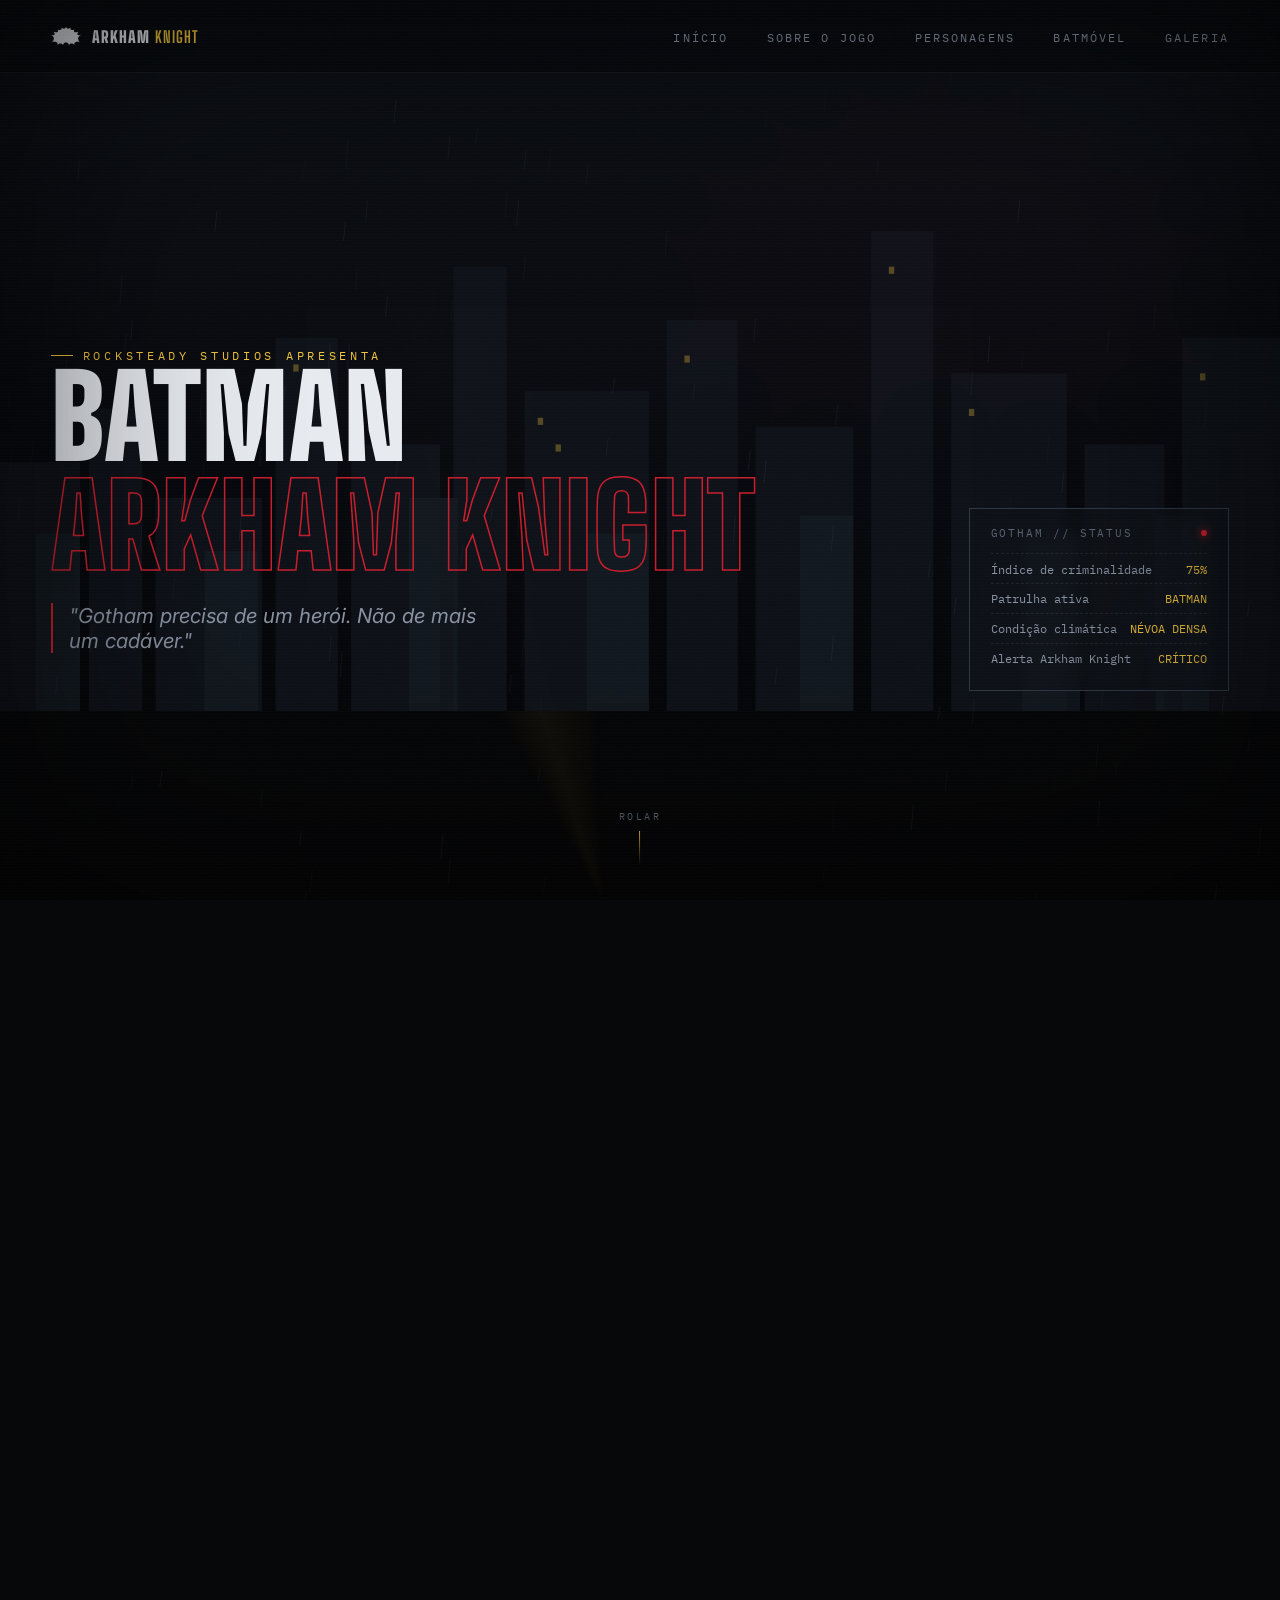
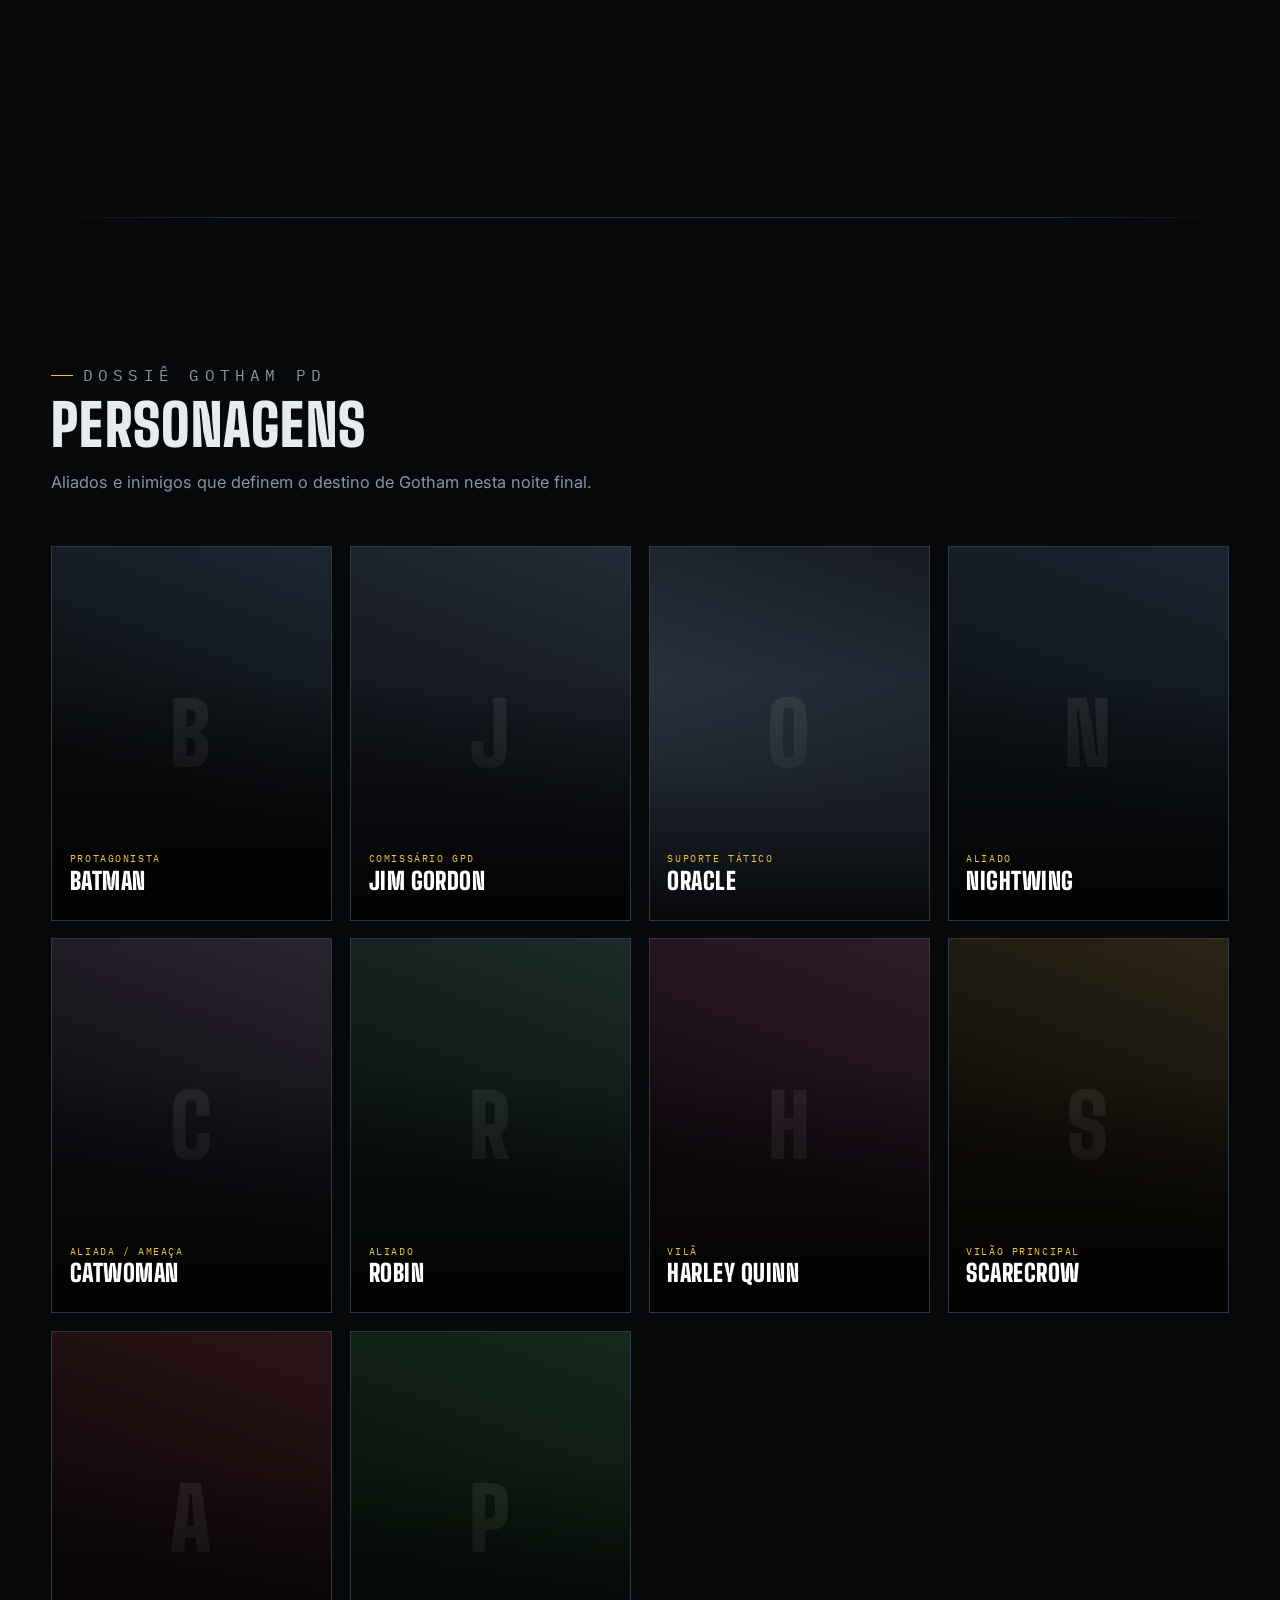
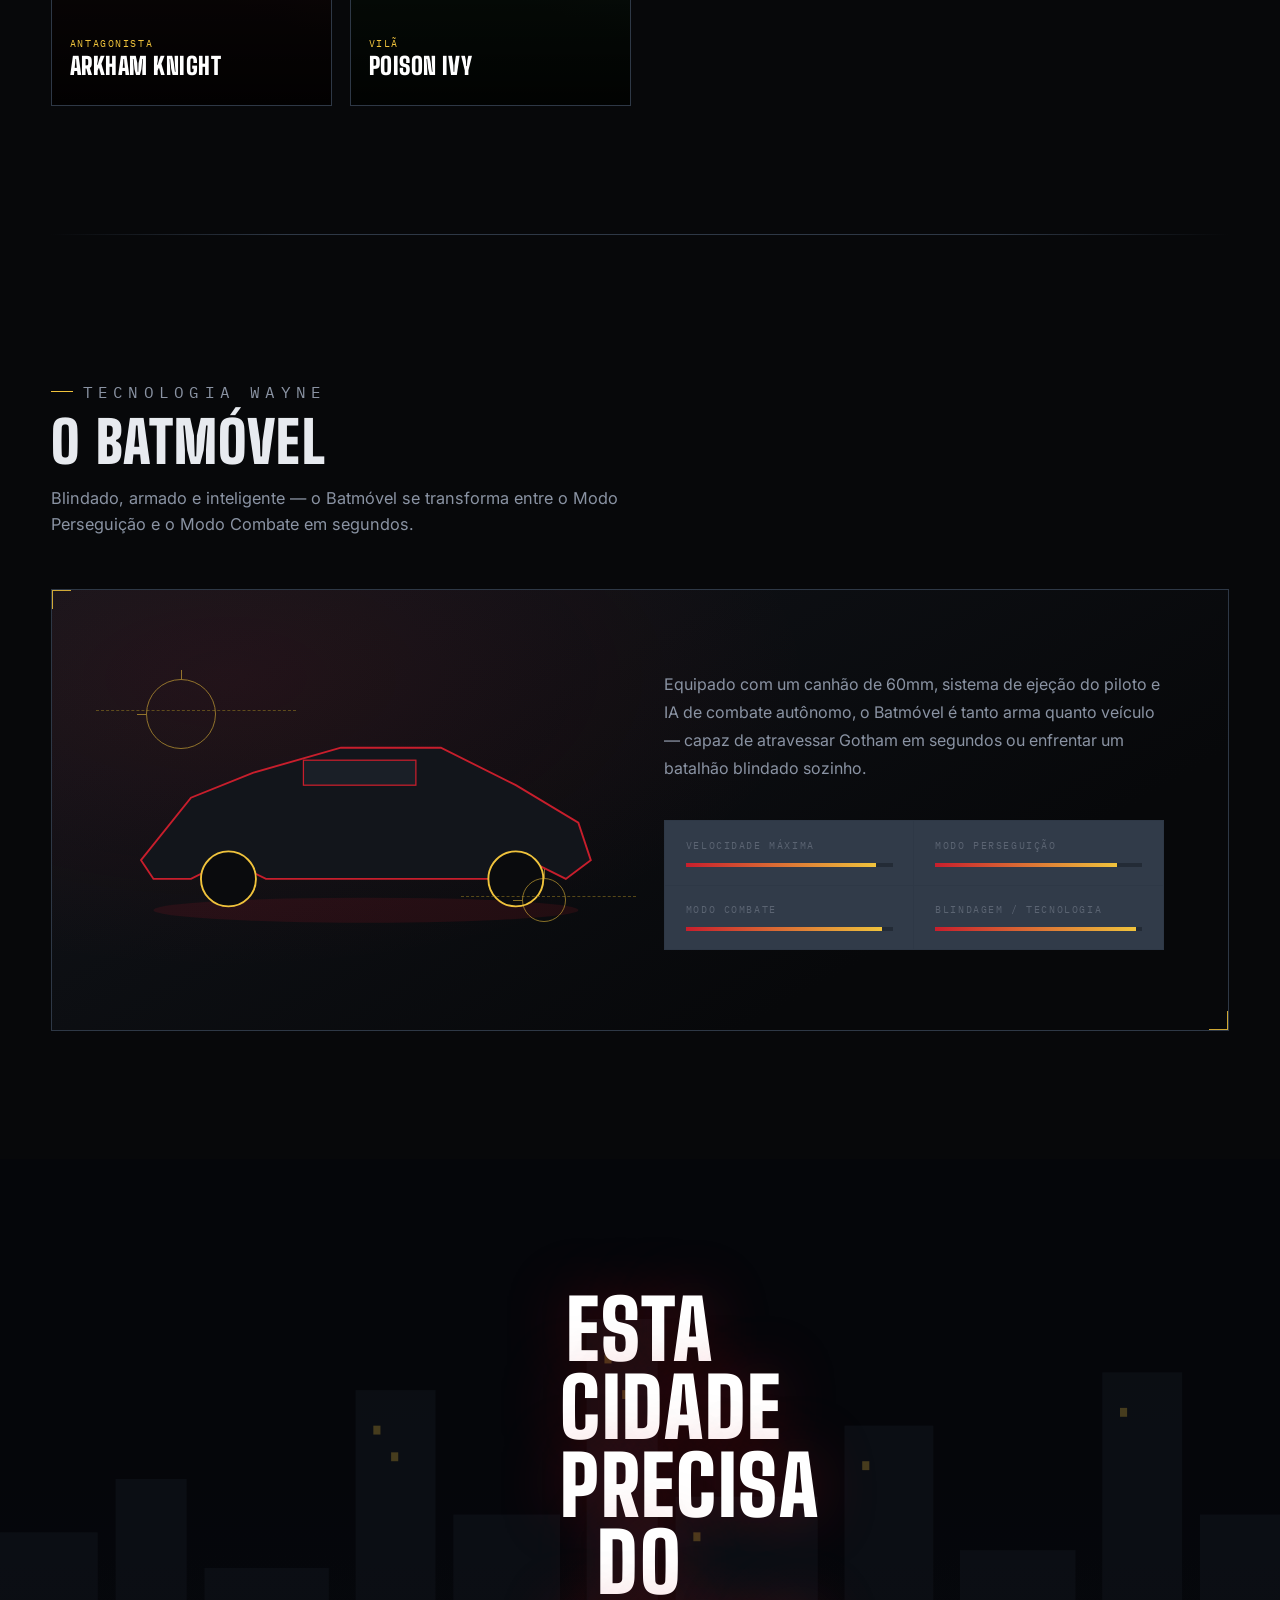
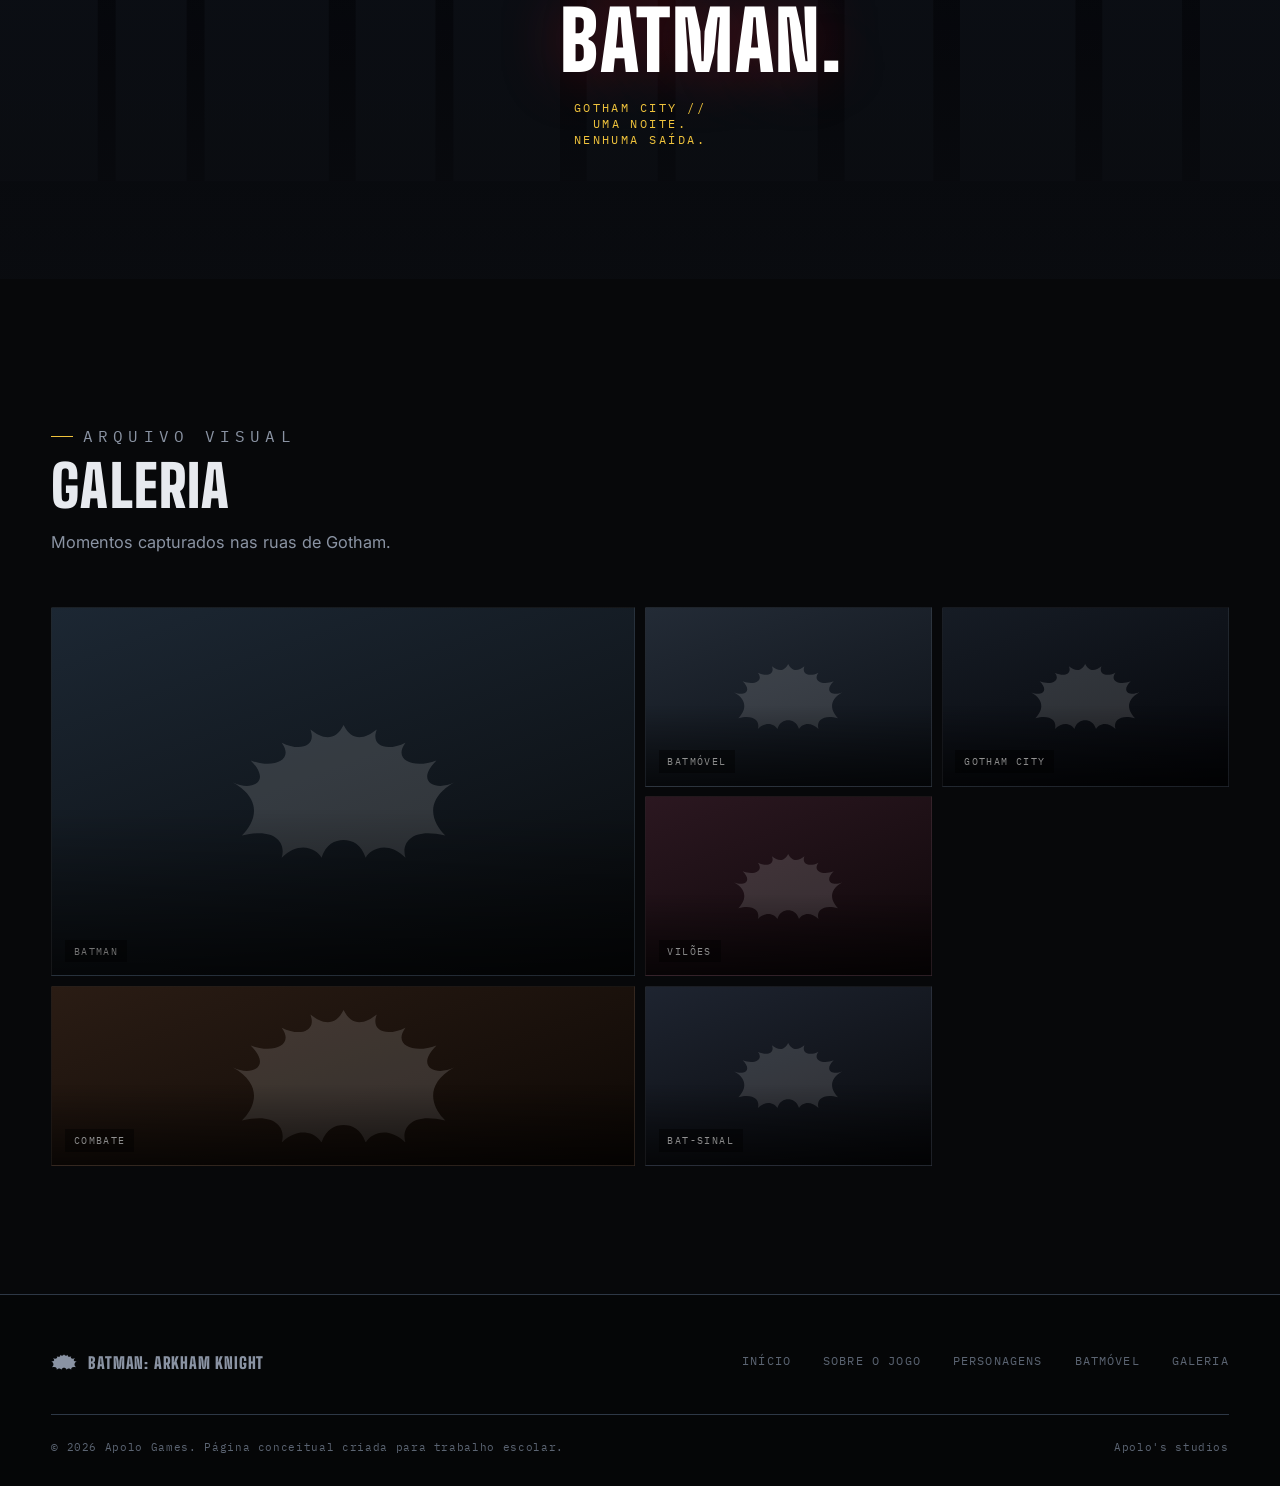
==== apolo.html @ ab78c41b "Add files via upload" ====
<!DOCTYPE html>
<html lang="pt-BR">

<head>
  <meta charset="UTF-8">
  <meta name="viewport" content="width=device-width, initial-scale=1.0">
  <title>BATMAN ARKHAM KNIGHT </title>
  <link rel="preconnect" href="https://fonts.googleapis.com">
  <link rel="preconnect" href="https://fonts.gstatic.com" crossorigin>
  <link rel="stylesheet" href="apolo.css">
  <link
    href="https://fonts.googleapis.com/css2?family=Big+Shoulders+Display:wght@500;700;900&family=IBM+Plex+Mono:wght@400;500;600&family=Inter:wght@400;500;600;700&display=swap"
    rel="stylesheet">
</head>

<body>

  <div class="grain"></div>
  <div class="scanlines"></div>
  <div class="vignette"></div>
  <header class="nav" id="siteNav">
    <div class="nav-inner">
      <a href="#top" class="brand">
        <svg viewBox="0 0 100 60">
          <path
            d="M50 0 C46 8 40 6 35 2 C38 10 30 12 22 8 C28 16 18 20 8 16 C18 26 8 30 0 26 C14 34 10 44 4 50 C20 46 24 54 22 60 C30 52 38 56 40 60 C42 54 46 52 50 52 C54 52 58 54 60 60 C62 56 70 52 78 60 C76 54 80 46 96 50 C90 44 86 34 100 26 C92 30 82 26 92 16 C82 20 72 16 78 8 C70 12 62 10 65 2 C60 6 54 8 50 0 Z" />
        </svg>
        <span class="brand-text">ARKHAM <b>KNIGHT</b></span>
      </a>
      <ul class="nav-links">
        <li><a href="#top">Início</a></li>
        <li><a href="#sobre">Sobre o jogo</a></li>
        <li><a href="#personagens">Personagens</a></li>
        <li><a href="#batmovel">Batmóvel</a></li>
        <li><a href="#galeria">Galeria</a></li>
      </ul>
      <button class="burger" id="burger" aria-label="Abrir menu" aria-expanded="false">
        <span></span><span></span><span></span>
      </button>
    </div>
  </header>

  <nav class="mobile-menu" id="mobileMenu">
    <a href="#top">Início</a>
    <a href="#sobre">Sobre o jogo</a>
    <a href="#personagens">Personagens</a>
    <a href="#batmovel">Batmóvel</a>
    <a href="#galeria">Galeria</a>
  </nav>
  <section class="hero" id="top">
    <canvas id="rain"></canvas>
    <div class="spotlight"></div>

    <svg class="hero-skyline" viewBox="0 0 1440 800" preserveAspectRatio="xMidYMax slice"
      xmlns="http://www.w3.org/2000/svg">
      <defs>
        <linearGradient id="skyfade" x1="0" y1="0" x2="0" y2="1">
          <stop offset="0" stop-color="#0d1016" />
          <stop offset="1" stop-color="#05060a" />
        </linearGradient>
      </defs>
      <rect width="1440" height="800" fill="url(#skyfade)" />
      <g fill="#0f131a">
        <rect x="0" y="520" width="90" height="280" />
        <rect x="100" y="460" width="60" height="340" />
        <rect x="175" y="560" width="120" height="240" />
        <rect x="310" y="380" width="70" height="420" />
        <rect x="395" y="500" width="100" height="300" />
        <rect x="510" y="300" width="60" height="500" />
        <rect x="590" y="440" width="140" height="360" />
        <rect x="750" y="360" width="80" height="440" />
        <rect x="850" y="480" width="110" height="320" />
        <rect x="980" y="260" width="70" height="540" />
        <rect x="1070" y="420" width="130" height="380" />
        <rect x="1220" y="500" width="90" height="300" />
        <rect x="1330" y="380" width="110" height="420" />
      </g>
      <g fill="#161c25" opacity=".8">
        <rect x="40" y="600" width="50" height="200" />
        <rect x="230" y="620" width="60" height="180" />
        <rect x="460" y="560" width="55" height="240" />
        <rect x="660" y="600" width="70" height="200" />
        <rect x="900" y="580" width="60" height="220" />
        <rect x="1150" y="600" width="65" height="200" />
        <rect x="1300" y="580" width="60" height="220" />
      </g>
      <g fill="#f0c33c" opacity=".35">
        <rect x="330" y="410" width="6" height="8" />
        <rect x="345" y="430" width="6" height="8" />
        <rect x="605" y="470" width="6" height="8" />
        <rect x="625" y="500" width="6" height="8" />
        <rect x="770" y="400" width="6" height="8" />
        <rect x="1000" y="300" width="6" height="8" />
        <rect x="1090" y="460" width="6" height="8" />
        <rect x="1350" y="420" width="6" height="8" />
      </g>
    </svg>

    <svg class="hero-bat" viewBox="0 0 100 60" xmlns="http://www.w3.org/2000/svg" fill="#c81e2c">
      <path
        d="M50 0 C46 8 40 6 35 2 C38 10 30 12 22 8 C28 16 18 20 8 16 C18 26 8 30 0 26 C14 34 10 44 4 50 C20 46 24 54 22 60 C30 52 38 56 40 60 C42 54 46 52 50 52 C54 52 58 54 60 60 C62 56 70 52 78 60 C76 54 80 46 96 50 C90 44 86 34 100 26 C92 30 82 26 92 16 C82 20 72 16 78 8 C70 12 62 10 65 2 C60 6 54 8 50 0 Z" />
    </svg>

    <div class="hero-content">
      <div>
        <p class="eyebrow reveal-up">Rocksteady Studios apresenta</p>
        <h1 class="reveal-up">BATMAN<br><span class="accent">ARKHAM KNIGHT</span></h1>
        <p class="tagline reveal-up" >"Gotham precisa de um herói. Não de mais um cadáver."</p>
        <div class="hero-ctas reveal-up">
        </div>
      </div>

      <div class="hud-ticker reveal-up">
        <div class="ht-head"><span>GOTHAM // STATUS</span><span class="ht-dot"></span></div>
        <div class="ht-row"><span>Índice de criminalidade</span><span id="tk-crime">87%</span></div>
        <div class="ht-row"><span>Patrulha ativa</span><span id="tk-patrol">BATMAN</span></div>
        <div class="ht-row"><span>Condição climática</span><span id="tk-weather">TEMPESTADE</span></div>
        <div class="ht-row"><span>Alerta Arkham Knight</span><span id="tk-alert">CRÍTICO</span></div>
      </div>
    </div>

    <div class="scroll-cue"><span>ROLAR</span><span class="line"></span></div>
  </section>
  <section id="sobre">
    <div class="wrap">
      <div class="about-grid">
        <div class="about-copy sr">
          <p class="eyebrow">Sobre o jogo</p>
          <h2 style="margin:.8rem 0 1.6rem;font-size:clamp(2rem,4vw,3rem);">O capítulo final da lenda</h2>
          <p>Um ano após os eventos de <b>Arkham City</b>, Gotham enfrenta sua noite mais sombria. O <b>Espantalho</b>
            retorna com uma ameaça que força a evacuação da cidade — e um novo inimigo mascarado, o <b>Arkham
              Knight</b>, comanda um exército privado com um único objetivo: destruir o Cavaleiro das Trevas.</p>
          <p>Explore <b>Gotham City inteira</b> em mundo aberto, pela primeira vez com o <b>Batmóvel</b> totalmente
            integrado ao combate, à perseguição e à investigação — em uma experiência de ação e aventura sem precedentes
            na franquia Arkham.</p>

          <div class="info-cards">
            <div class="info-card hud-frame">
              <div class="lbl">Desenvolvedora</div>
              <div class="val">Rocksteady Studios</div>
            </div>
            <div class="info-card hud-frame">
              <div class="lbl">Editora</div>
              <div class="val">Warner Bros. Interactive</div>
            </div>
            <div class="info-card hud-frame">
              <div class="lbl">Gênero</div>
              <div class="val">Ação / Aventura</div>
            </div>
            <div class="info-card hud-frame">
              <div class="lbl">Ambientação</div>
              <div class="val">Gotham City</div>
            </div>
          </div>
        </div>

        <div class="about-visual sr">
          <svg class="bat-mark" viewBox="0 0 100 60" xmlns="http://www.w3.org/2000/svg" fill="#1c2129">
            <path
              d="M50 0 C46 8 40 6 35 2 C38 10 30 12 22 8 C28 16 18 20 8 16 C18 26 8 30 0 26 C14 34 10 44 4 50 C20 46 24 54 22 60 C30 52 38 56 40 60 C42 54 46 52 50 52 C54 52 58 54 60 60 C62 56 70 52 78 60 C76 54 80 46 96 50 C90 44 86 34 100 26 C92 30 82 26 92 16 C82 20 72 16 78 8 C70 12 62 10 65 2 C60 6 54 8 50 0 Z" />
          </svg>
          <span class="hud-corner hc-tl">CASE FILE // 001<br>SUBJECT: BATMAN</span>
          <span class="hud-corner hc-br">GOTHAM PD<br>CLASSIFIED</span>
          <div class="rim"></div>
        </div>
      </div>
    </div>
  </section>

  <div class="wrap">
    <div class="divider"></div>
  </div>

  <section id="personagens">
    <div class="wrap">
      <div class="section-head sr">
        <p class="eyebrow">Dossiê Gotham PD</p>
        <h2>Personagens</h2>
        <p>Aliados e inimigos que definem o destino de Gotham nesta noite final.</p>
      </div>

      <div class="char-grid" id="charGrid"></div>
    </div>
  </section>

  <div class="wrap">
    <div class="divider"></div>
  </div>
  <section id="batmovel">
    <div class="wrap">
      <div class="section-head sr">
        <p class="eyebrow">Tecnologia Wayne</p>
        <h2>O Batmóvel</h2>
        <p>Blindado, armado e inteligente — o Batmóvel se transforma entre o Modo Perseguição e o Modo Combate em
          segundos.</p>
      </div>

      <div class="moto hud-frame sr">
        <div class="moto-grid">
          <div class="moto-visual">
            <div class="moto-silhouette">
              <svg viewBox="0 0 400 220" xmlns="http://www.w3.org/2000/svg">
                <ellipse cx="200" cy="190" rx="170" ry="10" fill="rgba(200,30,44,.12)" />
                <path
                  d="M20 150 L60 100 L110 80 L180 60 L260 60 L320 90 L370 120 L380 150 L360 165 L330 150 L300 165 L120 165 L90 150 L60 165 L30 165 Z"
                  fill="#12151b" stroke="#c81e2c" stroke-width="1.5" />
                <circle cx="90" cy="165" r="22" fill="#0a0b0d" stroke="#f0c33c" stroke-width="1.5" />
                <circle cx="320" cy="165" r="22" fill="#0a0b0d" stroke="#f0c33c" stroke-width="1.5" />
                <rect x="150" y="70" width="90" height="20" fill="#1a1f27" stroke="#c81e2c" stroke-width="1" />
              </svg>
            </div>
            <div class="moto-hud-line l1"></div>
            <div class="moto-hud-line l2"></div>
            <div class="moto-reticle r1"></div>
            <div class="moto-reticle r2"></div>
          </div>

          <div class="moto-copy">
            <p style="color:var(--fog);line-height:1.75;">Equipado com um canhão de 60mm, sistema de ejeção do piloto e
              IA de combate autônomo, o Batmóvel é tanto arma quanto veículo — capaz de atravessar Gotham em segundos ou
              enfrentar um batalhão blindado sozinho.</p>

            <div class="moto-stats">
              <div class="moto-stat">
                <div class="lbl">Velocidade máxima</div>
                <div class="bar"><i style="--w:92%"></i></div>
              </div>
              <div class="moto-stat">
                <div class="lbl">Modo perseguição</div>
                <div class="bar"><i style="--w:88%"></i></div>
              </div>
              <div class="moto-stat">
                <div class="lbl">Modo combate</div>
                <div class="bar"><i style="--w:95%"></i></div>
              </div>
              <div class="moto-stat">
                <div class="lbl">Blindagem / tecnologia</div>
                <div class="bar"><i style="--w:97%"></i></div>
              </div>
            </div>
          </div>
        </div>
      </div>
    </div>
  </section>
  <section class="gotham">
    <svg class="gotham-skyline" viewBox="0 0 1440 700" preserveAspectRatio="xMidYMax slice"
      xmlns="http://www.w3.org/2000/svg">
      <rect width="1440" height="700" fill="#05060a" />
      <g fill="#0c0f15">
        <rect x="0" y="420" width="110" height="280" />
        <rect x="130" y="360" width="80" height="340" />
        <rect x="230" y="460" width="140" height="240" />
        <rect x="400" y="260" width="90" height="440" />
        <rect x="510" y="400" width="120" height="300" />
        <rect x="660" y="180" width="80" height="520" />
        <rect x="760" y="380" width="160" height="320" />
        <rect x="950" y="300" width="100" height="400" />
        <rect x="1080" y="440" width="130" height="260" />
        <rect x="1240" y="240" width="90" height="460" />
        <rect x="1350" y="400" width="90" height="300" />
      </g>
      <g fill="#f0c33c" opacity=".3">
        <rect x="420" y="300" width="8" height="10" />
        <rect x="440" y="330" width="8" height="10" />
        <rect x="680" y="220" width="8" height="10" />
        <rect x="700" y="260" width="8" height="10" />
        <rect x="780" y="420" width="8" height="10" />
        <rect x="970" y="340" width="8" height="10" />
        <rect x="1260" y="280" width="8" height="10" />
      </g>
    </svg>
    <div class="gotham-fog"></div>
    <div class="lightning" id="lightning"></div>
    <div class="gotham-quote sr">
      <h2>Esta cidade<br>precisa do Batman.</h2>
      <div class="sub">Gotham City // Uma noite. Nenhuma saída.</div>
    </div>
  </section>
  <section id="galeria">
    <div class="wrap">
      <div class="section-head sr">
        <p class="eyebrow">Arquivo visual</p>
        <h2>Galeria</h2>
        <p>Momentos capturados nas ruas de Gotham.</p>
      </div>

      <div class="gal-grid sr" id="galGrid"></div>
    </div>
  </section>

  <div class="modal" id="modal">
    <div class="modal-panel" id="modalPanel">
      <span class="modal-close" id="modalClose">FECHAR ✕</span>
      <div class="modal-caption" id="modalCaption"></div>
    </div>
  </div>

  <footer>
    <div class="wrap">
      <div class="foot-top">
        <div class="foot-brand">
          <svg viewBox="0 0 100 60">
            <path
              d="M50 0 C46 8 40 6 35 2 C38 10 30 12 22 8 C28 16 18 20 8 16 C18 26 8 30 0 26 C14 34 10 44 4 50 C20 46 24 54 22 60 C30 52 38 56 40 60 C42 54 46 52 50 52 C54 52 58 54 60 60 C62 56 70 52 78 60 C76 54 80 46 96 50 C90 44 86 34 100 26 C92 30 82 26 92 16 C82 20 72 16 78 8 C70 12 62 10 65 2 C60 6 54 8 50 0 Z" />
          </svg>
          <span>BATMAN: ARKHAM KNIGHT</span>
        </div>
        <ul class="foot-links">
          <li><a href="#top">Início</a></li>
          <li><a href="#sobre">Sobre o jogo</a></li>
          <li><a href="#personagens">Personagens</a></li>
          <li><a href="#batmovel">Batmóvel</a></li>
          <li><a href="#galeria">Galeria</a></li>
        </ul>
      </div>
      <div class="foot-bottom">
        <span>© 2026 Apolo Games. Página conceitual criada para trabalho escolar.</span>
        <span>Apolo's studios</span>
      </div>
    </div>
  </footer>

  <script src="apolo.js"></script>
</body>

</html>
---- apolo.css ----
:root{
  --void:#07080a;
  --panel:#101319;
  --panel-2:#161b23;
  --steel:#232b36;
  --steel-line:#2e3846;
  --fog:#8a93a3;
  --fog-dim:#5b6472;
  --paper:#e7eaef;
  --signal-red:#c81e2c;
  --signal-red-dim:#7a121c;
  --bat-yellow:#f0c33c;
  --bat-yellow-dim:#8a721f;

  --display: "Big Shoulders Display", sans-serif;
  --body: "Inter", sans-serif;
  --mono: "IBM Plex Mono", monospace;

  --ease: cubic-bezier(.22,.61,.36,1);
}

*{margin:0;padding:0;box-sizing:border-box;}
html{scroll-behavior:smooth;}
body{
  background:var(--void);
  color:var(--paper);
  font-family:var(--body);
  overflow-x:hidden;
  -webkit-font-smoothing:antialiased;
}
::selection{background:var(--signal-red);color:#fff;}

a{color:inherit;text-decoration:none;}
img,svg{display:block;max-width:100%;}
button{font-family:inherit;cursor:pointer;border:none;background:none;color:inherit;}

@media (prefers-reduced-motion: reduce){
  *{animation-duration:.001ms !important; animation-iteration-count:1 !important; transition-duration:.001ms !important; scroll-behavior:auto !important;}
}

:focus-visible{outline:2px solid var(--bat-yellow);outline-offset:3px;}

.eyebrow{
  font-family:var(--mono);
  font-size:.72rem;
  letter-spacing:.32em;
  text-transform:uppercase;
  color:var(--bat-yellow);
  display:flex;
  align-items:center;
  gap:.6rem;
}
.eyebrow::before{
  content:"";
  width:22px;height:1px;
  background:var(--bat-yellow);
  display:inline-block;
}

.wrap{
  width:min(1240px, 92%);
  margin:0 auto;
}

h1,h2,h3{
  font-family:var(--display);
  text-transform:uppercase;
  font-weight:900;
  letter-spacing:.02em;
  line-height:.95;}
.hud-frame{position:relative;}
.hud-frame::before,.hud-frame::after,
.hud-frame .hb-tl,.hud-frame .hb-br{
  content:"";
  position:absolute;
  width:18px;height:18px;
  border:2px solid var(--bat-yellow);
  opacity:.85;
  transition:all .35s var(--ease);
}
.hud-frame::before{top:-1px;left:-1px;border-right:none;border-bottom:none;}
.hud-frame::after{bottom:-1px;right:-1px;border-left:none;border-top:none;}
.hud-frame:hover::before,.hud-frame:hover::after{width:26px;height:26px;border-color:var(--signal-red);}

.grain{
  position:fixed;inset:0;pointer-events:none;z-index:9990;
  opacity:.035;mix-blend-mode:overlay;
  background-image:url("data:image/svg+xml,%3Csvg xmlns='http://www.w3.org/2000/svg' width='140' height='140'%3E%3Cfilter id='n'%3E%3CfeTurbulence type='fractalNoise' baseFrequency='0.9' numOctaves='2' stitchTiles='stitch'/%3E%3C/filter%3E%3Crect width='100%25' height='100%25' filter='url(%23n)'/%3E%3C/svg%3E");
}
.scanlines{
  position:fixed;inset:0;pointer-events:none;z-index:9991;
  background:repeating-linear-gradient(180deg, rgba(255,255,255,.025) 0px, rgba(255,255,255,.025) 1px, transparent 1px, transparent 3px);
  opacity:.5;
}
.vignette{
  position:fixed;inset:0;pointer-events:none;z-index:9989;
  box-shadow:inset 0 0 22vw rgba(0,0,0,.75);
}

header.nav{
  position:fixed;top:0;left:0;right:0;z-index:500;
  background:rgba(7,8,10,.55);
  backdrop-filter:blur(14px) saturate(140%);
  border-bottom:1px solid rgba(255,255,255,.06);
  transition:background .3s var(--ease), border-color .3s var(--ease);
}
header.nav.scrolled{
  background:rgba(7,8,10,.86);
  border-bottom-color:var(--steel-line);
}
.nav-inner{
  width:min(1240px,92%);margin:0 auto;
  display:flex;align-items:center;justify-content:space-between;
  height:72px;
}
.brand{display:flex;align-items:center;gap:.7rem;}
.brand svg{width:30px;height:30px;fill:var(--paper);}
.brand-text{font-family:var(--display);font-weight:900;letter-spacing:.06em;font-size:1rem;}
.brand-text b{color:var(--bat-yellow);}

.nav-links{display:flex;gap:2.4rem;list-style:none;}
.nav-links a{
  font-family:var(--mono);
  font-size:.74rem;
  letter-spacing:.18em;
  text-transform:uppercase;
  color:var(--fog);
  position:relative;
  padding:.4rem 0;
  transition:color .25s var(--ease);
}
.nav-links a::after{
  content:"";position:absolute;left:0;bottom:0;height:1px;width:0%;
  background:var(--bat-yellow);
  box-shadow:0 0 8px var(--bat-yellow);
  transition:width .3s var(--ease);
}
.nav-links a:hover{color:var(--paper);}
.nav-links a:hover::after{width:100%;}

.nav-cta{
  font-family:var(--mono);font-size:.7rem;letter-spacing:.14em;text-transform:uppercase;
  color:var(--void);background:var(--bat-yellow);
  padding:.62rem 1.1rem;
  transition:transform .25s var(--ease), box-shadow .25s var(--ease);
}
.nav-cta:hover{transform:translateY(-2px);box-shadow:0 6px 22px rgba(240,195,60,.35);}

.burger{display:none;width:26px;height:20px;position:relative;}
.burger span{
  position:absolute;left:0;right:0;height:2px;background:var(--paper);
  transition:all .3s var(--ease);
}
.burger span:nth-child(1){top:0;}
.burger span:nth-child(2){top:9px;}
.burger span:nth-child(3){top:18px;}
.burger.open span:nth-child(1){transform:translateY(9px) rotate(45deg);}
.burger.open span:nth-child(2){opacity:0;}
.burger.open span:nth-child(3){transform:translateY(-9px) rotate(-45deg);}

.mobile-menu{
  position:fixed;inset:72px 0 0 0;z-index:490;
  background:rgba(7,8,10,.98);
  display:flex;flex-direction:column;align-items:center;justify-content:center;gap:2rem;
  transform:translateY(-8px);opacity:0;pointer-events:none;
  transition:all .3s var(--ease);
}
.mobile-menu.open{transform:translateY(0);opacity:1;pointer-events:all;}
.mobile-menu a{font-family:var(--display);font-size:1.6rem;text-transform:uppercase;color:var(--paper);font-weight:700;}

.hero{
  position:relative;
  min-height:100svh;
  display:flex;align-items:flex-end;
  overflow:hidden;
  background:
    radial-gradient(120% 90% at 50% 0%, rgba(30,40,55,.5), transparent 60%),
    linear-gradient(180deg, #0b0d10 0%, #07080a 55%, #050506 100%);
}
canvas#rain{position:absolute;inset:0;z-index:2;opacity:.55;pointer-events:none;}

.hero-skyline{
  position:absolute;inset:0;z-index:1;
  opacity:.9;
}
.hero-bat{
  position:absolute;
  right:4%;top:8%;
  width:min(46vw,620px);
  opacity:.16;
  filter:drop-shadow(0 0 60px rgba(200,30,44,.25));
  animation:driftBat 14s ease-in-out infinite;
}
@keyframes driftBat{
  0%,100%{transform:translateY(0) scale(1);}
  50%{transform:translateY(-18px) scale(1.015);}
}

.spotlight{
  position:absolute;left:12%;bottom:0;width:70vw;height:70vh;z-index:1;
  background:conic-gradient(from -30deg at 50% 100%, transparent 0deg, rgba(240,195,60,.05) 12deg, transparent 30deg);
  filter:blur(2px);
  animation:sweep 18s linear infinite;
  transform-origin:bottom center;
}
@keyframes sweep{
  0%{transform:rotate(-16deg);}
  50%{transform:rotate(16deg);}
  100%{transform:rotate(-16deg);}
}

.hero-content{
  position:relative;z-index:5;
  width:min(1240px,92%);margin:0 auto;
  padding-bottom:9vh;
  display:grid;
  grid-template-columns:1fr auto;
  gap:2rem;
  align-items:end;
}

.hero-eyebrow{margin-bottom:1.4rem;}

.hero h1{
  font-size:clamp(3.4rem, 9vw, 8.4rem);
  color:var(--paper);
  letter-spacing:.005em;
}
.hero h1 .accent{
  color:transparent;
  -webkit-text-stroke:1.5px var(--signal-red);
}
.hero .tagline{
  font-family:var(--body);
  font-style:italic;
  font-size:clamp(1.05rem,1.6vw,1.4rem);
  color:var(--fog);
  margin:1.3rem 0 2.4rem;
  max-width:34ch;
  border-left:2px solid var(--signal-red);
  padding-left:1rem;
}

.hero-ctas{display:flex;gap:1rem;flex-wrap:wrap;}
.btn{
  font-family:var(--mono);
  font-size:.78rem;
  letter-spacing:.18em;
  text-transform:uppercase;
  padding:1rem 1.9rem;
  display:inline-flex;align-items:center;gap:.7rem;
  transition:transform .25s var(--ease), box-shadow .25s var(--ease), background .25s var(--ease), color .25s var(--ease);
}
.btn-primary{
  background:var(--signal-red);color:#fff;
  box-shadow:0 8px 30px rgba(200,30,44,.25);
}
.btn-primary:hover{transform:translateY(-3px);box-shadow:0 14px 40px rgba(200,30,44,.4);}
.btn-ghost{
  border:1px solid var(--steel-line);
  color:var(--paper);
  background:rgba(255,255,255,.02);
}
.btn-ghost:hover{border-color:var(--bat-yellow);color:var(--bat-yellow);transform:translateY(-3px);}

.hud-ticker{
  position:relative;z-index:5;
  border:1px solid var(--steel-line);
  background:rgba(16,19,25,.55);
  backdrop-filter:blur(6px);
  padding:1.1rem 1.3rem;
  min-width:260px;
  font-family:var(--mono);
}
.hud-ticker .ht-head{
  display:flex;justify-content:space-between;align-items:center;
  font-size:.66rem;letter-spacing:.18em;color:var(--fog-dim);
  margin-bottom:.8rem;text-transform:uppercase;
}
.ht-dot{width:6px;height:6px;border-radius:50%;background:var(--signal-red);box-shadow:0 0 8px var(--signal-red);animation:blink 1.6s ease-in-out infinite;}
@keyframes blink{0%,100%{opacity:1;}50%{opacity:.25;}}
.ht-row{display:flex;justify-content:space-between;font-size:.78rem;padding:.4rem 0;border-top:1px dashed rgba(255,255,255,.08);color:var(--fog);}
.ht-row span:last-child{color:var(--bat-yellow);}

.scroll-cue{
  position:absolute;bottom:2.2rem;left:50%;transform:translateX(-50%);
  z-index:5;
  display:flex;flex-direction:column;align-items:center;gap:.5rem;
  font-family:var(--mono);font-size:.62rem;letter-spacing:.24em;color:var(--fog-dim);
}
.scroll-cue .line{width:1px;height:34px;background:linear-gradient(180deg,var(--bat-yellow),transparent);animation:scrollLine 1.8s ease-in-out infinite;}
@keyframes scrollLine{0%{transform:scaleY(0);transform-origin:top;}50%{transform:scaleY(1);transform-origin:top;}51%{transform-origin:bottom;}100%{transform:scaleY(0);transform-origin:bottom;}}

.reveal-up{opacity:0;transform:translateY(24px);transition:opacity .8s var(--ease), transform .8s var(--ease);}
.reveal-up.in{opacity:1;transform:translateY(0);}

.sr{opacity:0;transform:translateY(36px);transition:opacity .8s var(--ease),transform .8s var(--ease);}
.sr.in{opacity:1;transform:translateY(0);}
section{position:relative;padding:clamp(5rem,10vw,9rem) 0;}
.section-head{margin-bottom:3.2rem;max-width:60ch;}
.section-head h2{font-size:clamp(2.2rem,4.6vw,3.6rem);margin-top:.6rem;color:var(--paper);}
.section-head p{color:var(--fog);margin-top:1rem;font-size:1.02rem;line-height:1.6;}

.divider{
  height:1px;width:100%;
  background:linear-gradient(90deg,transparent, var(--steel-line) 20%, var(--steel-line) 80%, transparent);
}

.about-grid{
  display:grid;grid-template-columns:1.05fr .95fr;gap:4rem;align-items:center;
}
.about-copy p{color:var(--fog);line-height:1.75;font-size:1.02rem;margin-bottom:1.2rem;}
.about-copy p b{color:var(--paper);font-weight:600;}

.info-cards{display:grid;grid-template-columns:1fr 1fr;gap:1px;margin-top:2.2rem;background:var(--steel-line);border:1px solid var(--steel-line);}
.info-card{background:var(--panel);padding:1.2rem 1.3rem;}
.info-card .lbl{font-family:var(--mono);font-size:.64rem;letter-spacing:.16em;color:var(--fog-dim);text-transform:uppercase;}
.info-card .val{font-family:var(--display);font-weight:700;font-size:1.15rem;margin-top:.35rem;color:var(--paper);}

.about-visual{
  position:relative;
  aspect-ratio:4/5;
  background:
    radial-gradient(120% 100% at 30% 0%, rgba(200,30,44,.14), transparent 55%),
    linear-gradient(200deg,#181c23,#0a0c0f 70%);
  border:1px solid var(--steel-line);
  overflow:hidden;
}
.about-visual .bat-mark{
  position:absolute;inset:0;margin:auto;width:46%;
  opacity:.9;fill:var(--void-x, #14171c);
  align-self:center;
}
.about-visual .rim{
  position:absolute;inset:0;
  box-shadow:inset 0 0 0 1px rgba(255,255,255,.04), inset 0 -80px 120px rgba(0,0,0,.55);
}
.about-visual .hud-corner{
  position:absolute;font-family:var(--mono);font-size:.62rem;letter-spacing:.14em;color:var(--bat-yellow-dim);
}
.about-visual .hc-tl{top:1rem;left:1rem;}
.about-visual .hc-br{bottom:1rem;right:1rem;text-align:right;}

.char-grid{
  display:grid;
  grid-template-columns:repeat(auto-fill, minmax(230px,1fr));
  gap:1.1rem;
}
.char-card{
  position:relative;
  aspect-ratio:3/4;
  overflow:hidden;
  border:1px solid var(--steel-line);
  background:var(--panel);
  cursor:default;
}
.char-portrait{
  position:absolute;inset:0;
  background:
    linear-gradient(200deg, var(--c1), var(--c2) 65%);
  transition:transform .6s var(--ease), filter .6s var(--ease);
}
.char-mono{
  position:absolute;inset:0;display:flex;align-items:center;justify-content:center;
  font-family:var(--display);font-weight:900;font-size:5.4rem;color:rgba(255,255,255,.08);
  letter-spacing:.02em;
}
.char-card::after{
  content:"";position:absolute;inset:0;
  background:linear-gradient(180deg, transparent 35%, rgba(0,0,0,.86) 100%);
}
.char-info{
  position:absolute;left:0;right:0;bottom:0;z-index:2;
  padding:1.1rem 1.1rem 1.2rem;
}
.char-info .role{font-family:var(--mono);font-size:.62rem;letter-spacing:.16em;color:var(--bat-yellow);text-transform:uppercase;}
.char-info h3{font-size:1.5rem;color:#fff;margin-top:.3rem;}
.char-info p{
  font-size:.84rem;color:var(--fog);margin-top:.5rem;line-height:1.5;
  max-height:0;opacity:0;overflow:hidden;
  transition:max-height .45s var(--ease), opacity .35s var(--ease);
}
.char-card:hover .char-portrait{transform:scale(1.08);filter:brightness(1.15) saturate(1.15);}
.char-card:hover .char-info p{max-height:6rem;opacity:1;margin-top:.6rem;}
.char-card:hover{border-color:var(--steel-line);box-shadow:0 20px 50px rgba(0,0,0,.5);}

.moto{
  position:relative;
  border:1px solid var(--steel-line);
  background:
    radial-gradient(90% 120% at 15% 20%, rgba(200,30,44,.1), transparent 55%),
    linear-gradient(150deg,#12151b,#07080a 75%);
  padding:clamp(2.4rem,5vw,5rem);
  overflow:hidden;
}
.moto-grid{display:grid;grid-template-columns:1fr 1fr;gap:3rem;align-items:center;}
.moto-visual{position:relative;aspect-ratio:16/10;}
.moto-silhouette{position:absolute;inset:0;}
.moto-silhouette svg{width:100%;height:100%;}
.moto-hud-line{position:absolute;border-top:1px dashed var(--bat-yellow-dim);opacity:.6;}
.moto-hud-line.l1{top:18%;left:-4%;width:40%;}
.moto-hud-line.l2{bottom:22%;right:-4%;width:35%;}
.moto-reticle{
  position:absolute;width:70px;height:70px;border:1px solid var(--bat-yellow);border-radius:50%;
  opacity:.55;
}
.moto-reticle::before,.moto-reticle::after{content:"";position:absolute;background:var(--bat-yellow);}
.moto-reticle::before{left:50%;top:-10px;width:1px;height:10px;}
.moto-reticle::after{top:50%;left:-10px;width:10px;height:1px;}
.moto-reticle.r1{top:8%;left:6%;}
.moto-reticle.r2{bottom:14%;right:10%;width:44px;height:44px;}

.moto-stats{display:grid;grid-template-columns:1fr 1fr;gap:1px;background:var(--steel-line);border:1px solid var(--steel-line);margin-top:2.4rem;}
.moto-stat{background:rgba(255,255,255,.015);padding:1.1rem 1.3rem;}
.moto-stat .lbl{font-family:var(--mono);font-size:.62rem;letter-spacing:.16em;color:var(--fog-dim);text-transform:uppercase;}
.moto-stat .bar{height:4px;background:var(--steel);margin-top:.7rem;position:relative;overflow:hidden;}
.moto-stat .bar i{position:absolute;inset:0;width:var(--w);background:linear-gradient(90deg,var(--signal-red),var(--bat-yellow));}

.gotham{
  min-height:80vh;
  display:flex;align-items:center;justify-content:center;text-align:center;
  position:relative;overflow:hidden;
  background:linear-gradient(180deg,#05060a,#0a0d12 60%,#05060a);
}
.gotham-skyline{position:absolute;inset:0;opacity:.85;}
.gotham-fog{position:absolute;inset:0;background:linear-gradient(0deg, rgba(10,12,16,.9), transparent 45%);}
.lightning{position:absolute;inset:0;background:#fff;opacity:0;pointer-events:none;mix-blend-mode:overlay;}
.gotham-quote{position:relative;z-index:3;max-width:16ch;}
.gotham-quote h2{font-size:clamp(2.4rem,6.4vw,5.2rem);color:#fff;text-shadow:0 0 60px rgba(200,30,44,.35);}
.gotham-quote .sub{margin-top:1.2rem;font-family:var(--mono);font-size:.78rem;letter-spacing:.2em;color:var(--bat-yellow);text-transform:uppercase;}

.gal-grid{
  display:grid;
  grid-template-columns:repeat(4,1fr);
  grid-auto-rows:180px;
  gap:.6rem;
}
.gal-item{
  position:relative;overflow:hidden;cursor:pointer;
  background:linear-gradient(160deg,var(--c1),var(--c2));
  border:1px solid rgba(255,255,255,.05);
}
.gal-item:nth-child(1){grid-column:span 2;grid-row:span 2;}
.gal-item:nth-child(5){grid-column:span 2;}
.gal-item .gi-tag{
  position:absolute;left:.8rem;bottom:.8rem;
  font-family:var(--mono);font-size:.62rem;letter-spacing:.14em;color:#fff;text-transform:uppercase;
  background:rgba(0,0,0,.4);padding:.3rem .55rem;backdrop-filter:blur(4px);
}
.gal-item::after{content:"";position:absolute;inset:0;background:linear-gradient(180deg,transparent 55%,rgba(0,0,0,.65));}
.gal-item img-mark{}
.gal-item .gi-icon{
  position:absolute;inset:0;display:flex;align-items:center;justify-content:center;
  opacity:.14;
}
.gal-item .gi-icon svg{width:38%;}
.gal-item{transition:transform .5s var(--ease);}
.gal-item:hover{transform:scale(1.02);}

.modal{
  position:fixed;inset:0;z-index:1000;
  background:rgba(4,5,7,.95);
  display:flex;align-items:center;justify-content:center;
  opacity:0;pointer-events:none;
  transition:opacity .35s var(--ease);
}
.modal.open{opacity:1;pointer-events:all;}
.modal-panel{
  width:min(760px,86%);aspect-ratio:16/10;
  background:linear-gradient(160deg,var(--c1),var(--c2));
  border:1px solid var(--steel-line);
  position:relative;
  transform:scale(.92);transition:transform .35s var(--ease);
  display:flex;align-items:center;justify-content:center;
}
.modal.open .modal-panel{transform:scale(1);}
.modal-panel .gi-icon svg{width:22%;opacity:.18;}
.modal-caption{position:absolute;left:1.3rem;bottom:1.1rem;font-family:var(--mono);font-size:.72rem;letter-spacing:.16em;color:#fff;text-transform:uppercase;}
.modal-close{
  position:absolute;top:-46px;right:0;
  font-family:var(--mono);font-size:.72rem;letter-spacing:.16em;color:var(--fog);
  display:flex;align-items:center;gap:.5rem;
}
.modal-close:hover{color:var(--bat-yellow);}

.final{
  text-align:center;padding:clamp(6rem,14vw,10rem) 0;
  position:relative;
  background:radial-gradient(80% 100% at 50% 100%, rgba(200,30,44,.12), transparent 60%);
}
.final h2{font-size:clamp(2.6rem,7vw,6rem);color:#fff;}
.final .sub{margin-top:1rem;font-family:var(--body);font-style:italic;color:var(--fog);font-size:1.15rem;}
.final .btn-primary{margin-top:2.6rem;padding:1.2rem 2.6rem;font-size:.85rem;}

footer{
  background:#050607;border-top:1px solid var(--steel-line);
  padding:3.4rem 0 2rem;
}
.foot-top{display:flex;justify-content:space-between;align-items:flex-start;flex-wrap:wrap;gap:2.4rem;margin-bottom:2.4rem;}
.foot-brand{display:flex;align-items:center;gap:.7rem;}
.foot-brand svg{width:26px;height:26px;fill:var(--fog);}
.foot-brand span{font-family:var(--display);font-weight:900;letter-spacing:.05em;color:var(--fog);}
.foot-links{display:flex;gap:2rem;list-style:none;flex-wrap:wrap;}
.foot-links a{font-family:var(--mono);font-size:.72rem;letter-spacing:.1em;color:var(--fog-dim);text-transform:uppercase;transition:color .25s;}
.foot-links a:hover{color:var(--bat-yellow);}
.foot-social{display:flex;gap:1rem;}
.foot-social a{
  width:34px;height:34px;border:1px solid var(--steel-line);
  display:flex;align-items:center;justify-content:center;
  transition:border-color .25s, color .25s;color:var(--fog-dim);
}
.foot-social a:hover{border-color:var(--bat-yellow);color:var(--bat-yellow);}
.foot-bottom{
  border-top:1px solid var(--steel-line);padding-top:1.6rem;
  display:flex;justify-content:space-between;flex-wrap:wrap;gap:1rem;
  font-family:var(--mono);font-size:.68rem;color:var(--fog-dim);letter-spacing:.06em;
}

@media (max-width:980px){
  .nav-links{display:none;}
  .nav-cta{display:none;}
  .burger{display:block;}
  .hero-content{grid-template-columns:1fr;}
  .hud-ticker{max-width:340px;}
  .about-grid{grid-template-columns:1fr;gap:2.6rem;}
  .about-visual{order:-1;aspect-ratio:16/9;}
  .moto-grid{grid-template-columns:1fr;}
  .gal-grid{grid-template-columns:repeat(2,1fr);grid-auto-rows:150px;}
  .gal-item:nth-child(1){grid-column:span 2;grid-row:span 1;}
}
@media (max-width:560px){
  .info-cards{grid-template-columns:1fr;}
  .moto-stats{grid-template-columns:1fr;}
  .hero h1{font-size:clamp(2.6rem,13vw,4rem);}
}
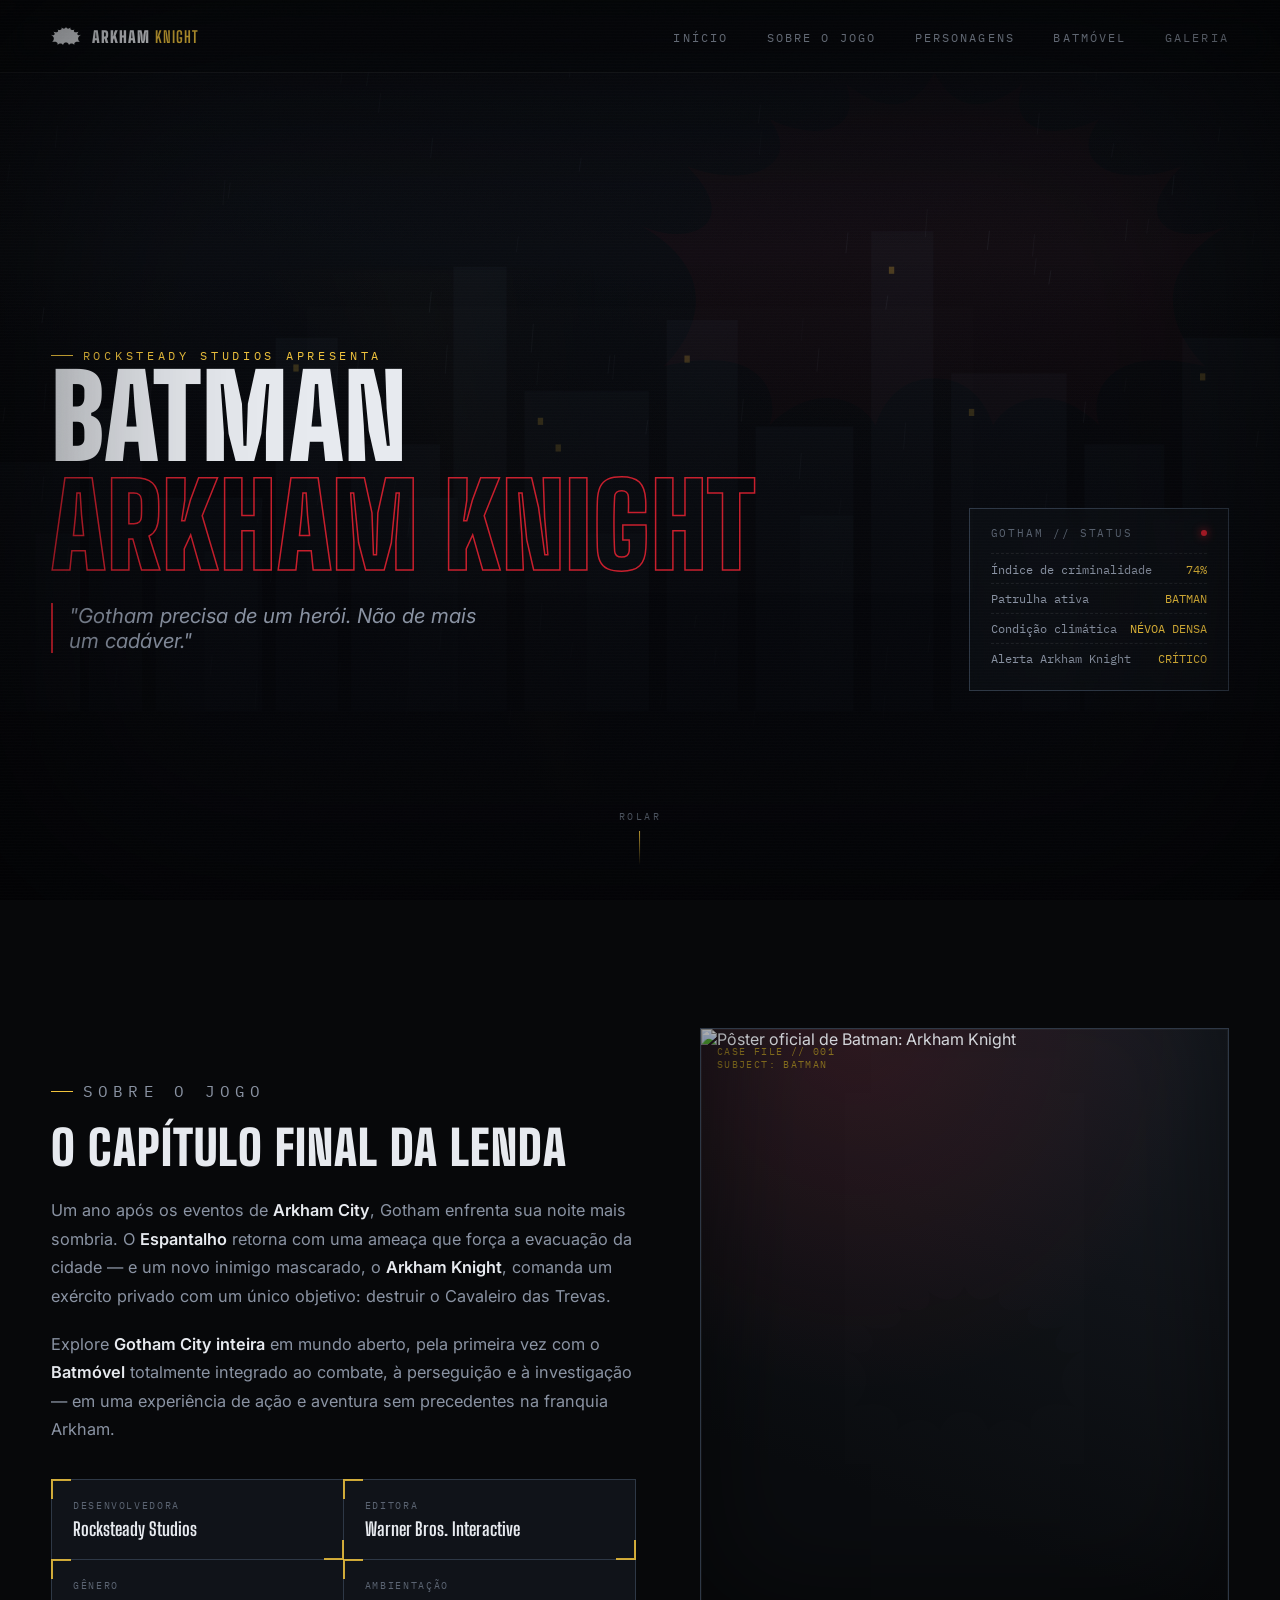
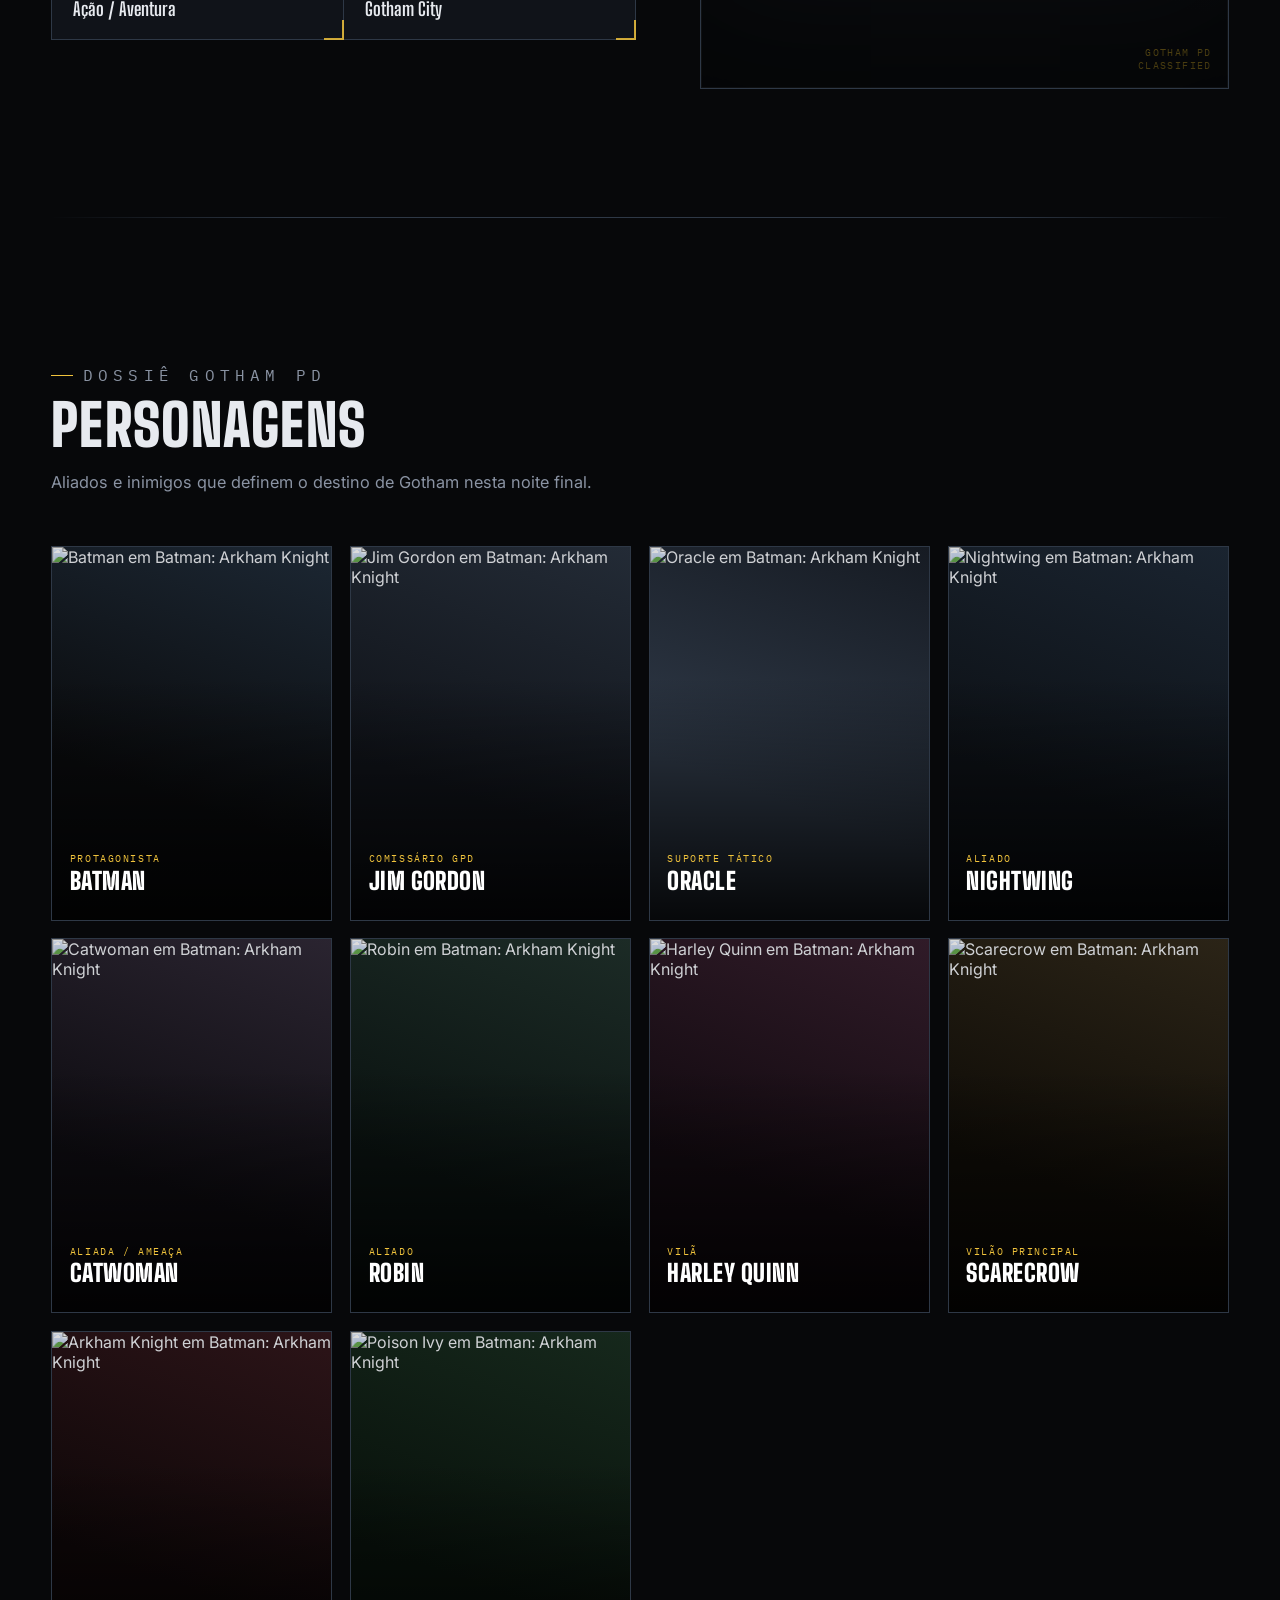
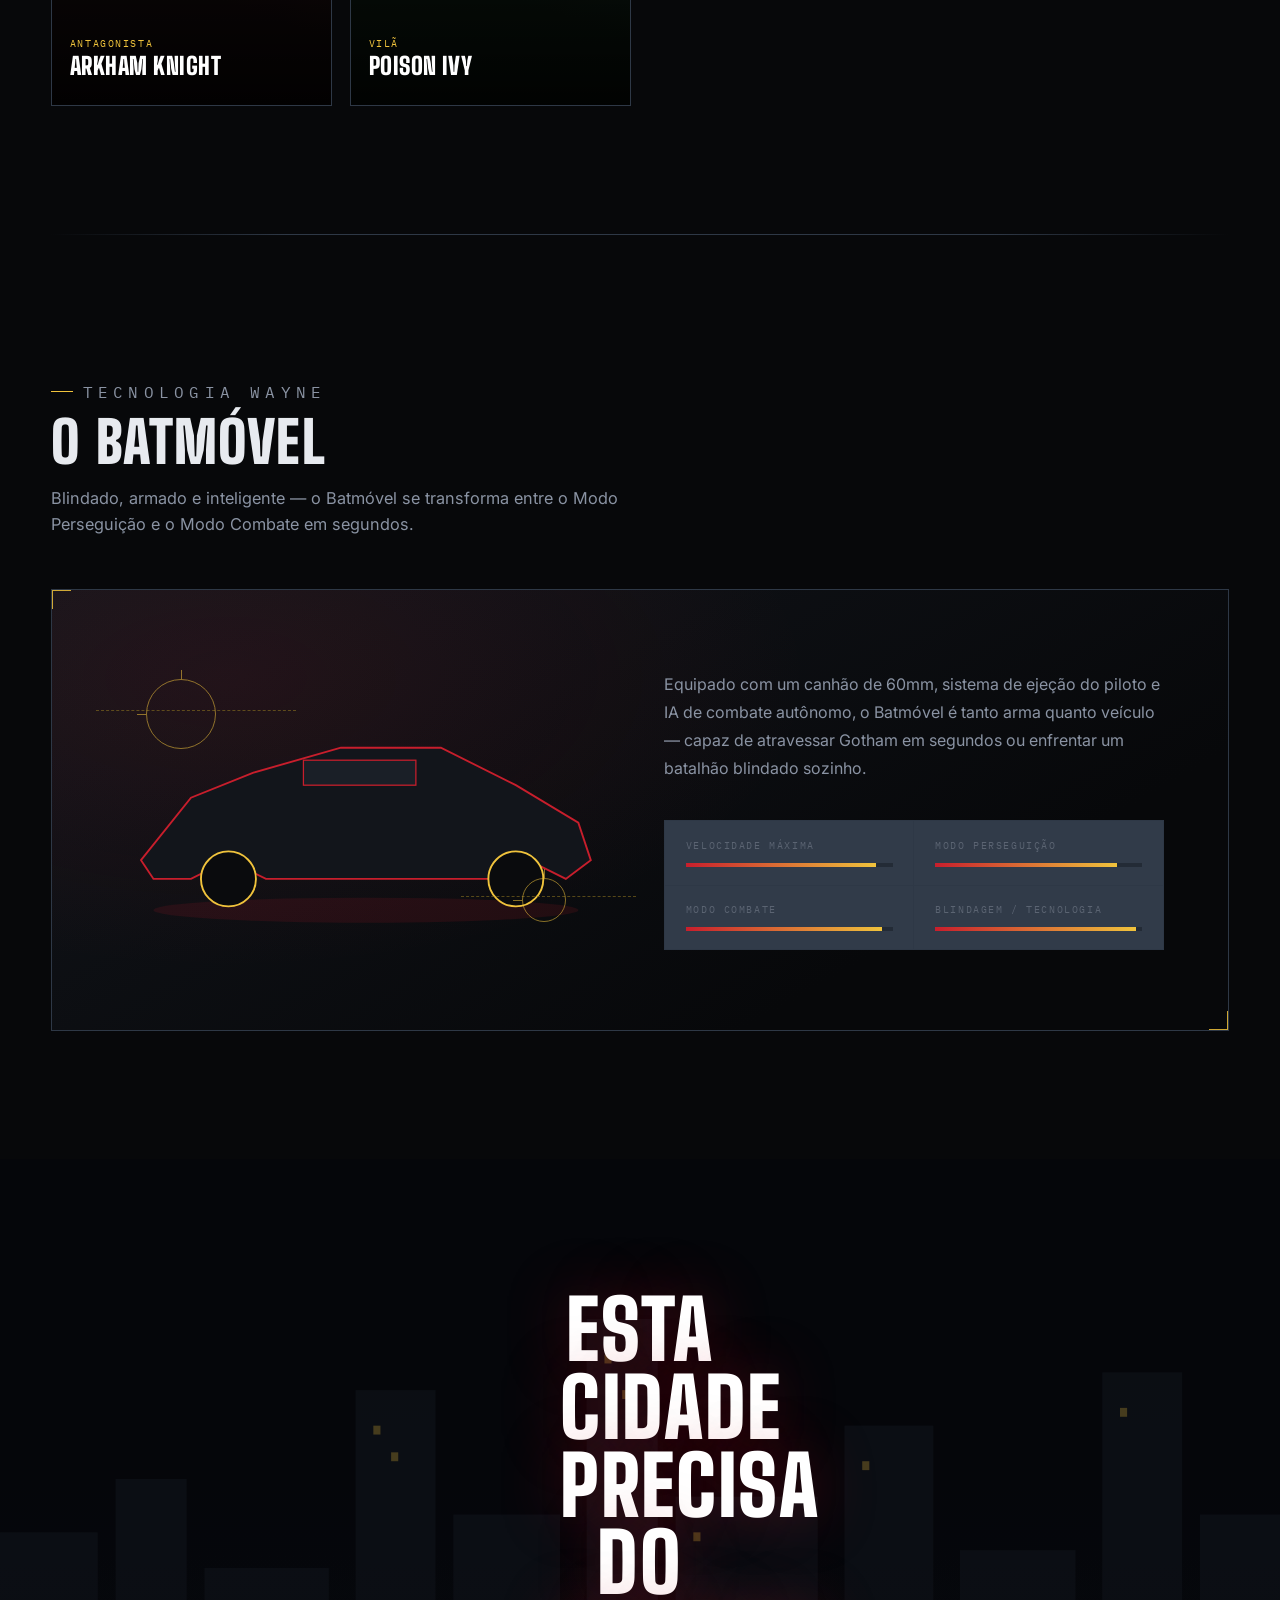
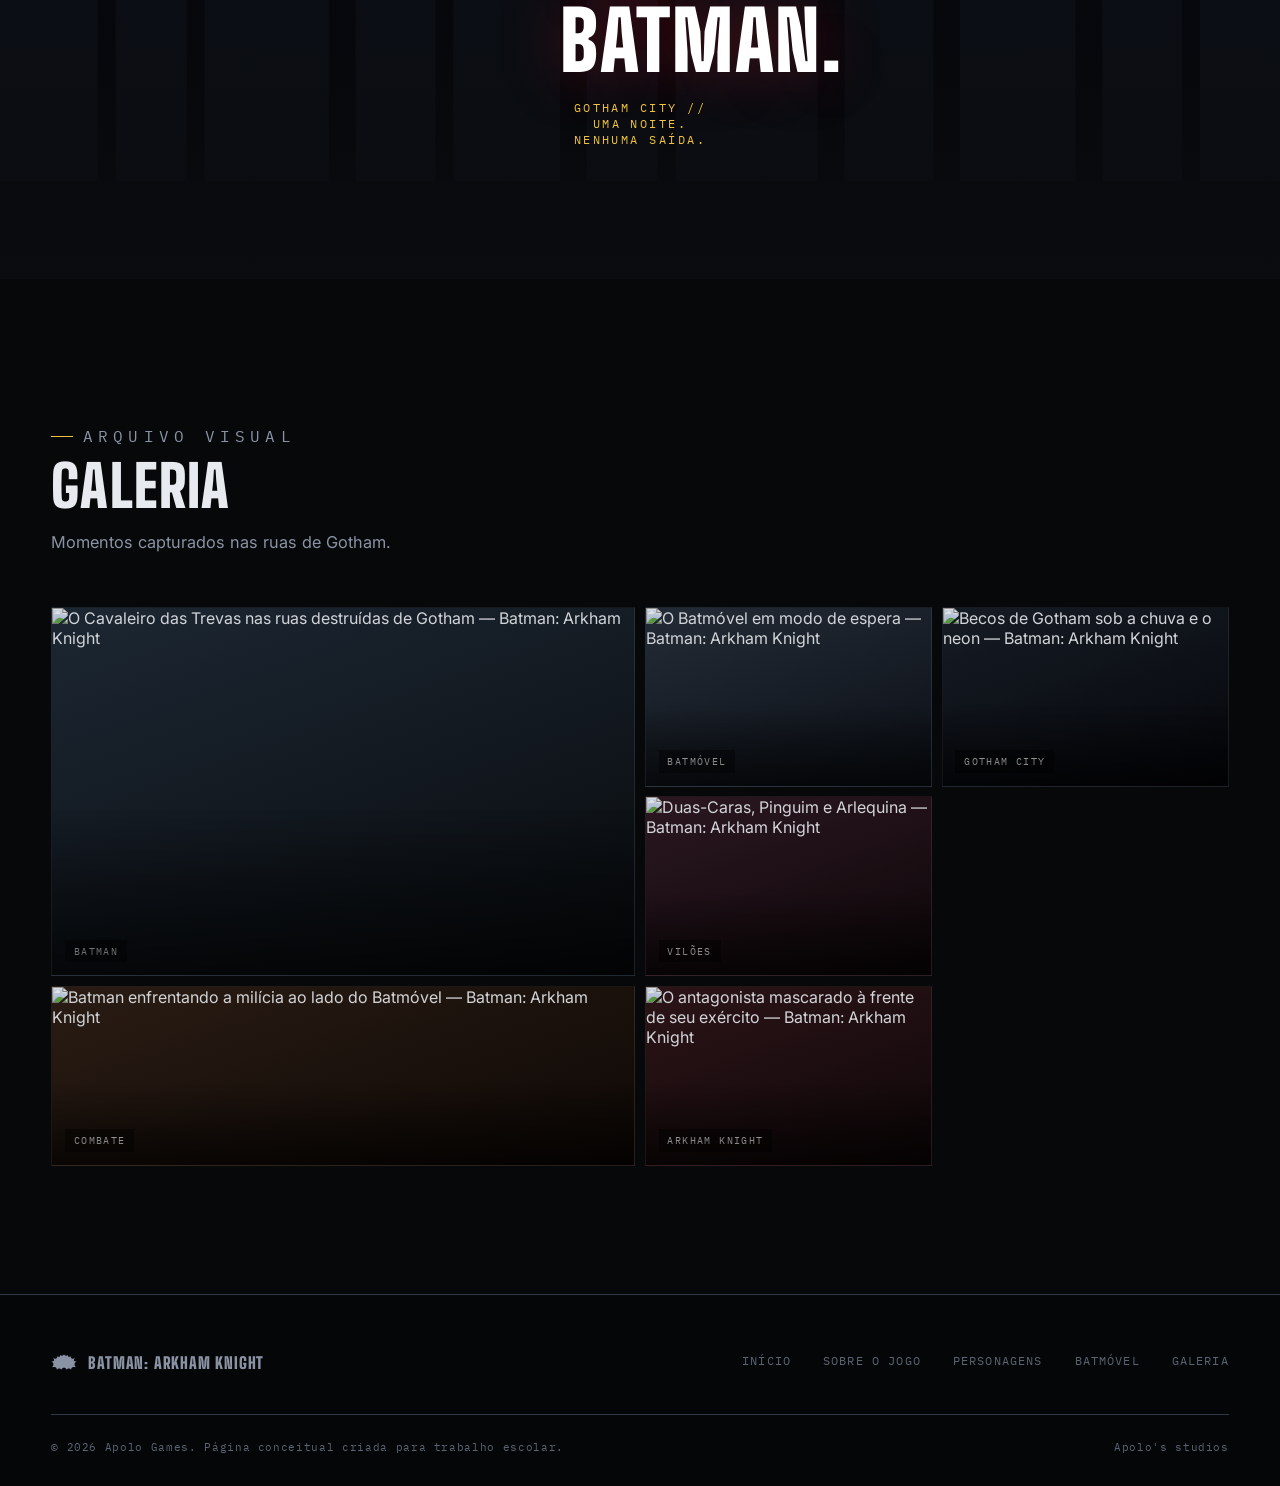
==== commit 0e252350: "imagens" ====
--- a/apolo.html
+++ b/apolo.html
@@ -48,6 +48,9 @@
     <a href="#galeria">Galeria</a>
   </nav>
   <section class="hero" id="top">
+    <img class="hero-bg"
+      src="https://shared.akamai.steamstatic.com/store_item_assets/steam/apps/208650/library_hero.jpg"
+      alt="Arte oficial de Batman: Arkham Knight — o Batman planando sobre Gotham com a capa aberta" fetchpriority="high">
     <canvas id="rain"></canvas>
     <div class="spotlight"></div>
 
@@ -155,6 +158,9 @@
         </div>
 
         <div class="about-visual sr">
+          <img
+            src="https://shared.akamai.steamstatic.com/store_item_assets/steam/apps/208650/library_600x900_2x.jpg"
+            alt="Pôster oficial de Batman: Arkham Knight" loading="lazy">
           <svg class="bat-mark" viewBox="0 0 100 60" xmlns="http://www.w3.org/2000/svg" fill="#1c2129">
             <path
               d="M50 0 C46 8 40 6 35 2 C38 10 30 12 22 8 C28 16 18 20 8 16 C18 26 8 30 0 26 C14 34 10 44 4 50 C20 46 24 54 22 60 C30 52 38 56 40 60 C42 54 46 52 50 52 C54 52 58 54 60 60 C62 56 70 52 78 60 C76 54 80 46 96 50 C90 44 86 34 100 26 C92 30 82 26 92 16 C82 20 72 16 78 8 C70 12 62 10 65 2 C60 6 54 8 50 0 Z" />
@@ -291,6 +297,7 @@
 
   <div class="modal" id="modal">
     <div class="modal-panel" id="modalPanel">
+      <img id="modalImage" alt="">
       <span class="modal-close" id="modalClose">FECHAR ✕</span>
       <div class="modal-caption" id="modalCaption"></div>
     </div>
--- a/apolo.css
+++ b/apolo.css
@@ -533,4 +533,72 @@
   .info-cards{grid-template-columns:1fr;}
   .moto-stats{grid-template-columns:1fr;}
   .hero h1{font-size:clamp(2.6rem,13vw,4rem);}
-}+}
+
+/* ==========================================================
+   IMAGENS DO JOGO
+   As artes entram por baixo das camadas que já existiam (chuva,
+   holofote, degradês), então a atmosfera montada continua valendo.
+   ========================================================== */
+
+/* Arte oficial ao fundo do hero, atrás da silhueta de prédios */
+.hero-bg{
+  position:absolute;inset:0;z-index:0;
+  width:100%;height:100%;
+  object-fit:cover;object-position:50% 32%;
+  opacity:.5;
+  filter:grayscale(.35) contrast(1.1) brightness(.72);
+}
+/* Escurece a base para o texto do hero continuar legível sobre a foto */
+.hero::after{
+  content:"";position:absolute;inset:0;z-index:3;pointer-events:none;
+  background:
+    linear-gradient(180deg, rgba(5,6,10,.75) 0%, transparent 28%),
+    linear-gradient(0deg, #05060a 4%, rgba(5,6,10,.72) 34%, transparent 72%);
+}
+/* A silhueta vetorial vira camada da frente, criando profundidade */
+.hero-skyline{opacity:.72;}
+
+/* Retratos dos personagens */
+.char-portrait img{
+  position:absolute;inset:0;
+  width:100%;height:100%;
+  object-fit:cover;object-position:50% 18%;
+  filter:grayscale(.28) contrast(1.08) brightness(.86);
+  transition:filter .6s var(--ease);
+}
+.char-card:hover .char-portrait img{filter:grayscale(0) contrast(1.12) brightness(1);}
+
+/* Galeria */
+.gal-item img{
+  position:absolute;inset:0;
+  width:100%;height:100%;
+  object-fit:cover;
+  filter:grayscale(.22) contrast(1.06) brightness(.88);
+  transition:filter .5s var(--ease), transform .6s var(--ease);
+}
+.gal-item:hover img{filter:grayscale(0) contrast(1.1) brightness(1);transform:scale(1.04);}
+
+/* Imagem ampliada no modal */
+.modal-panel img{
+  position:absolute;inset:0;
+  width:100%;height:100%;
+  object-fit:cover;
+}
+.modal-panel{background:#05060a;}
+/* Fundo próprio na legenda: ela fica por cima da foto e precisa de contraste */
+.modal-caption{
+  background:rgba(0,0,0,.55);padding:.4rem .7rem;backdrop-filter:blur(4px);
+}
+
+/* Pôster oficial na seção "sobre".
+   No mobile o bloco vira 16/9 e o pôster é vertical: sem ancorar o
+   enquadramento, o corte cairia bem em cima do logo. */
+.about-visual img{
+  position:absolute;inset:0;
+  width:100%;height:100%;
+  object-fit:cover;object-position:50% 26%;
+  filter:contrast(1.05) brightness(.92);
+}
+/* Com o pôster no lugar, o morcego vetorial vira só uma marca-d'água */
+.about-visual .bat-mark{opacity:.12;mix-blend-mode:overlay;}
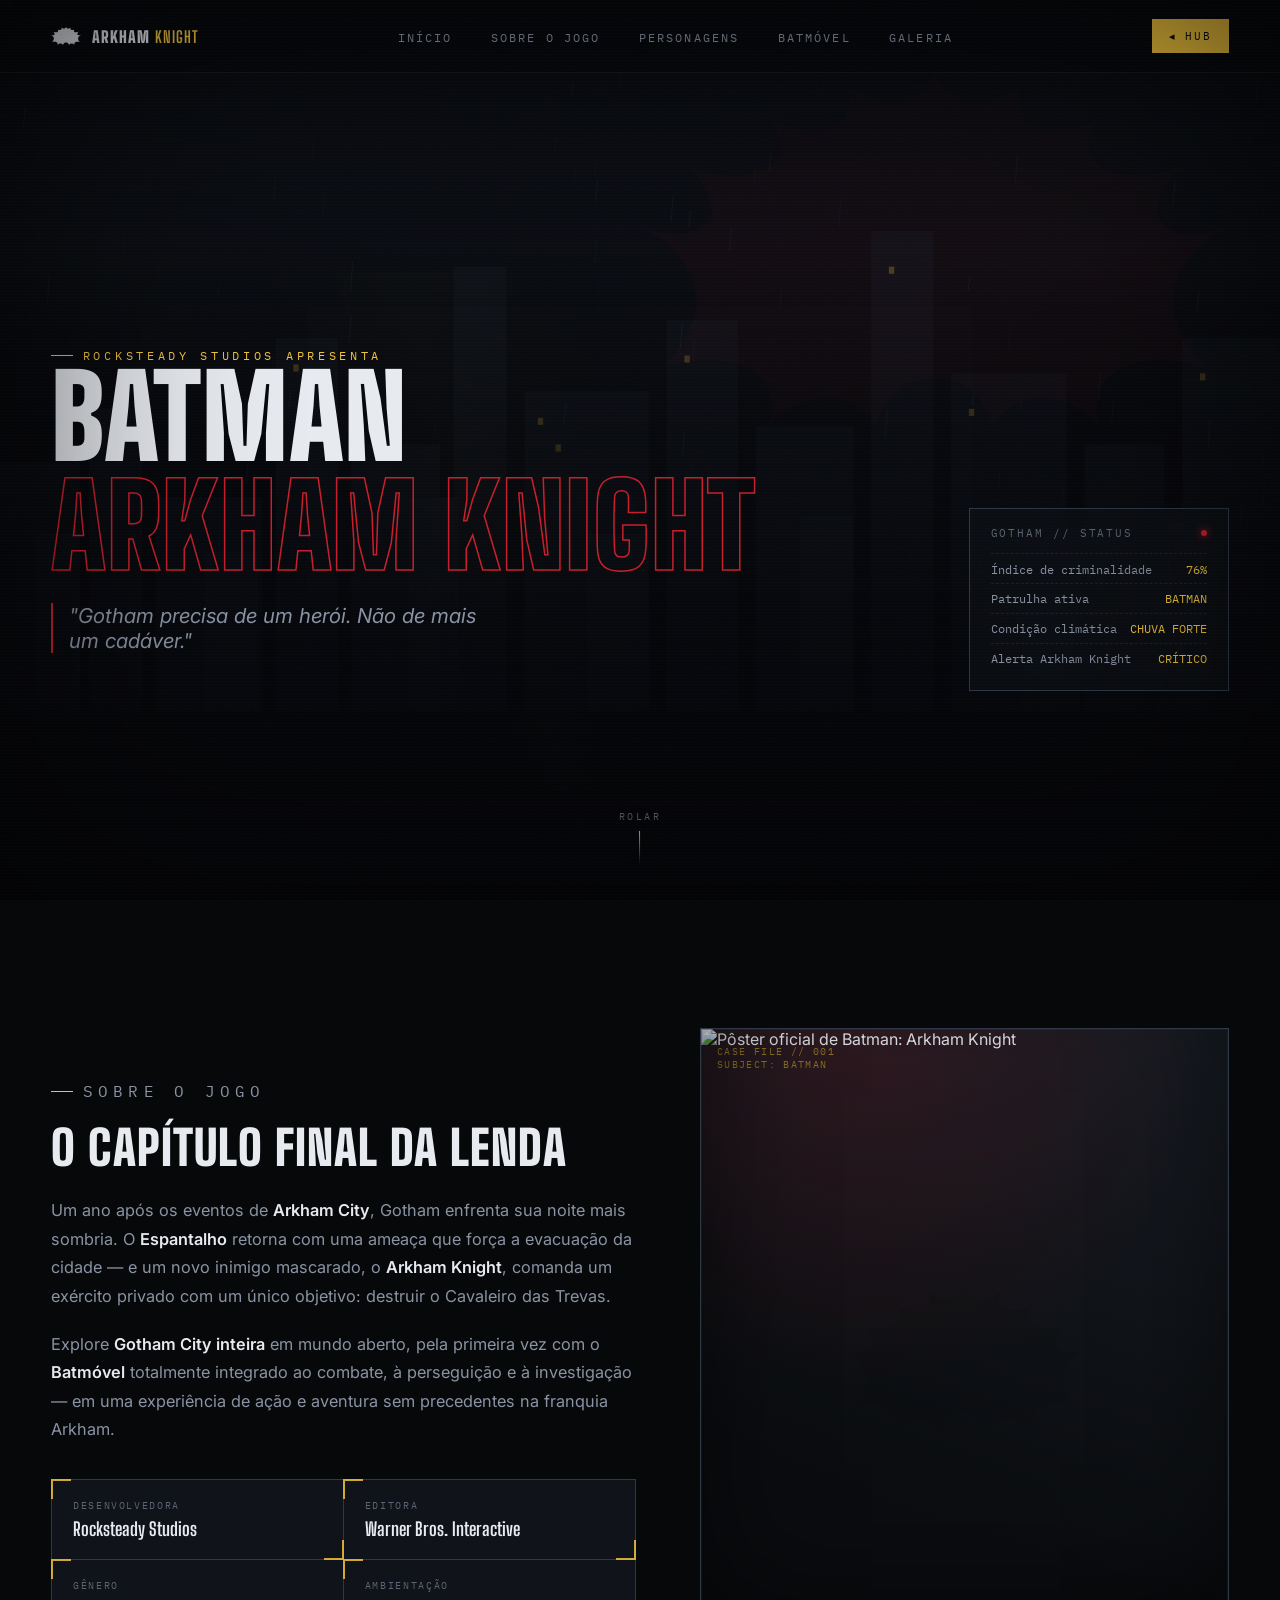
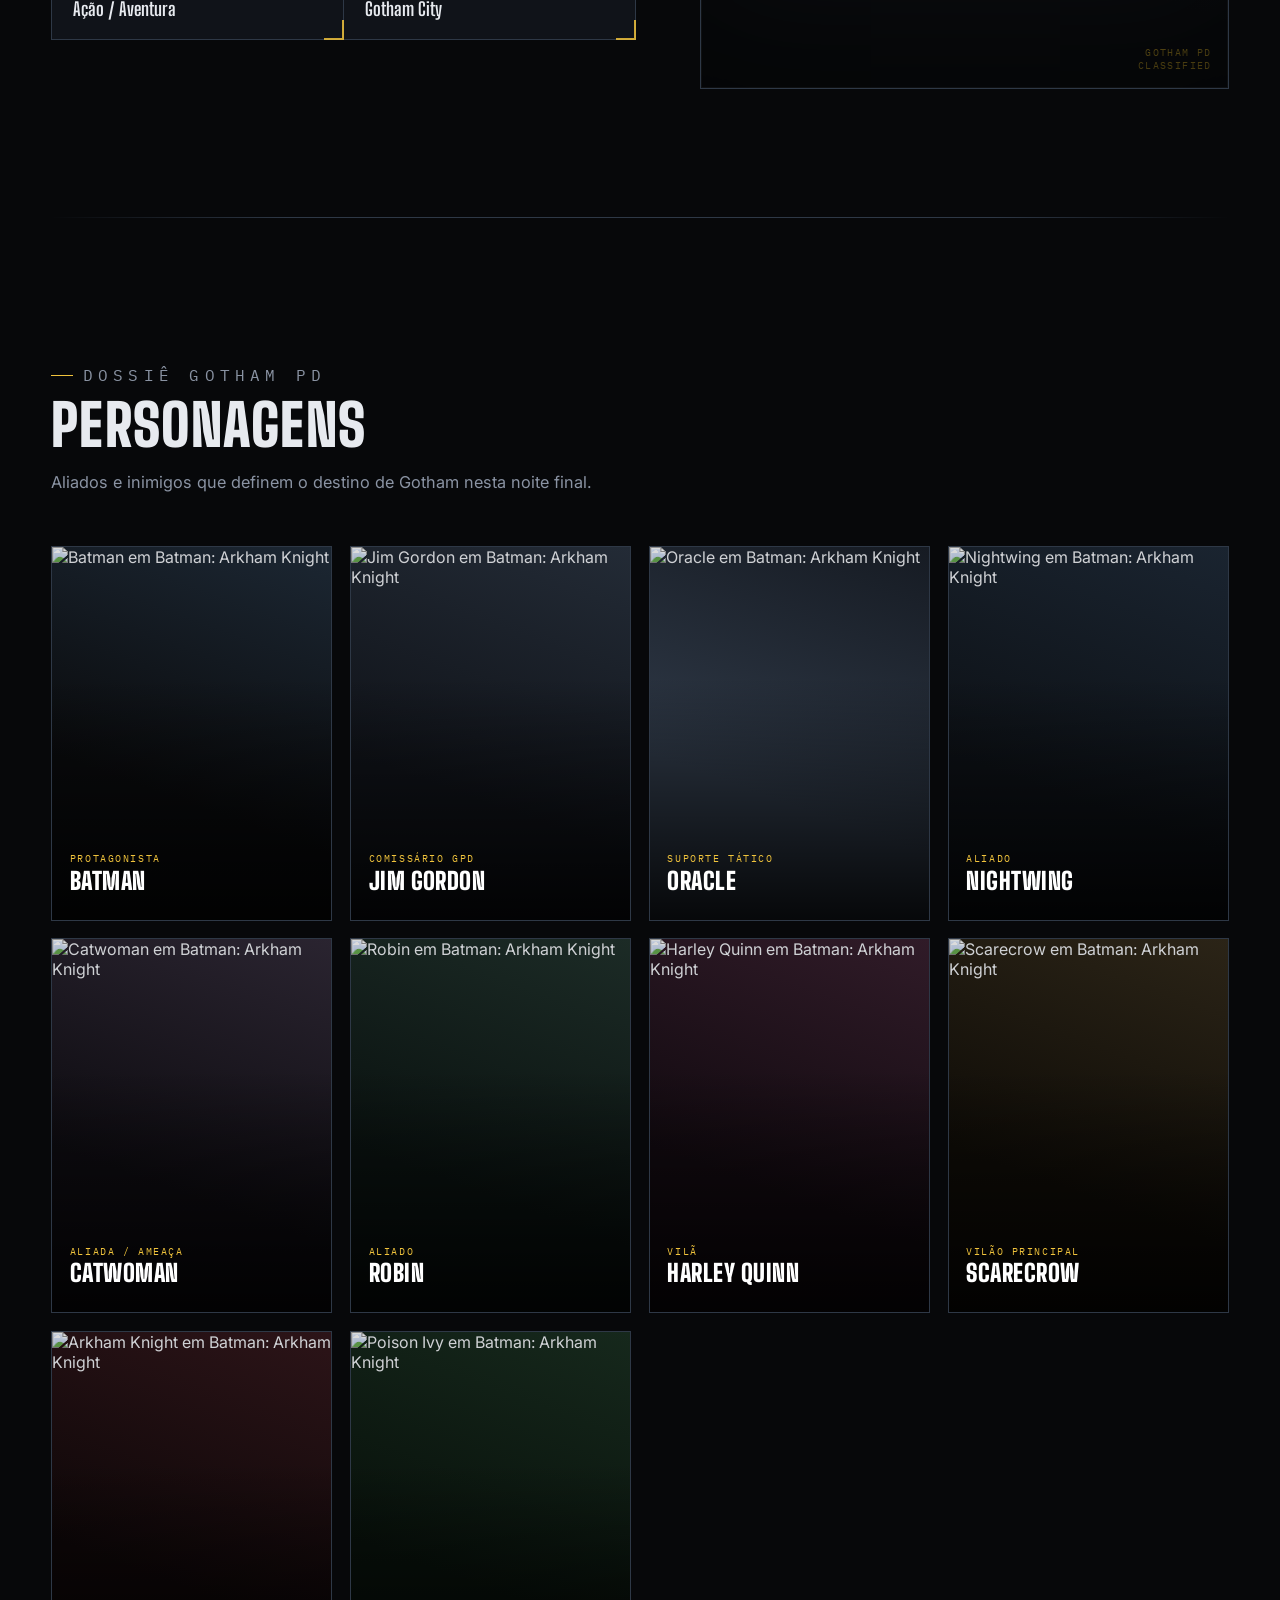
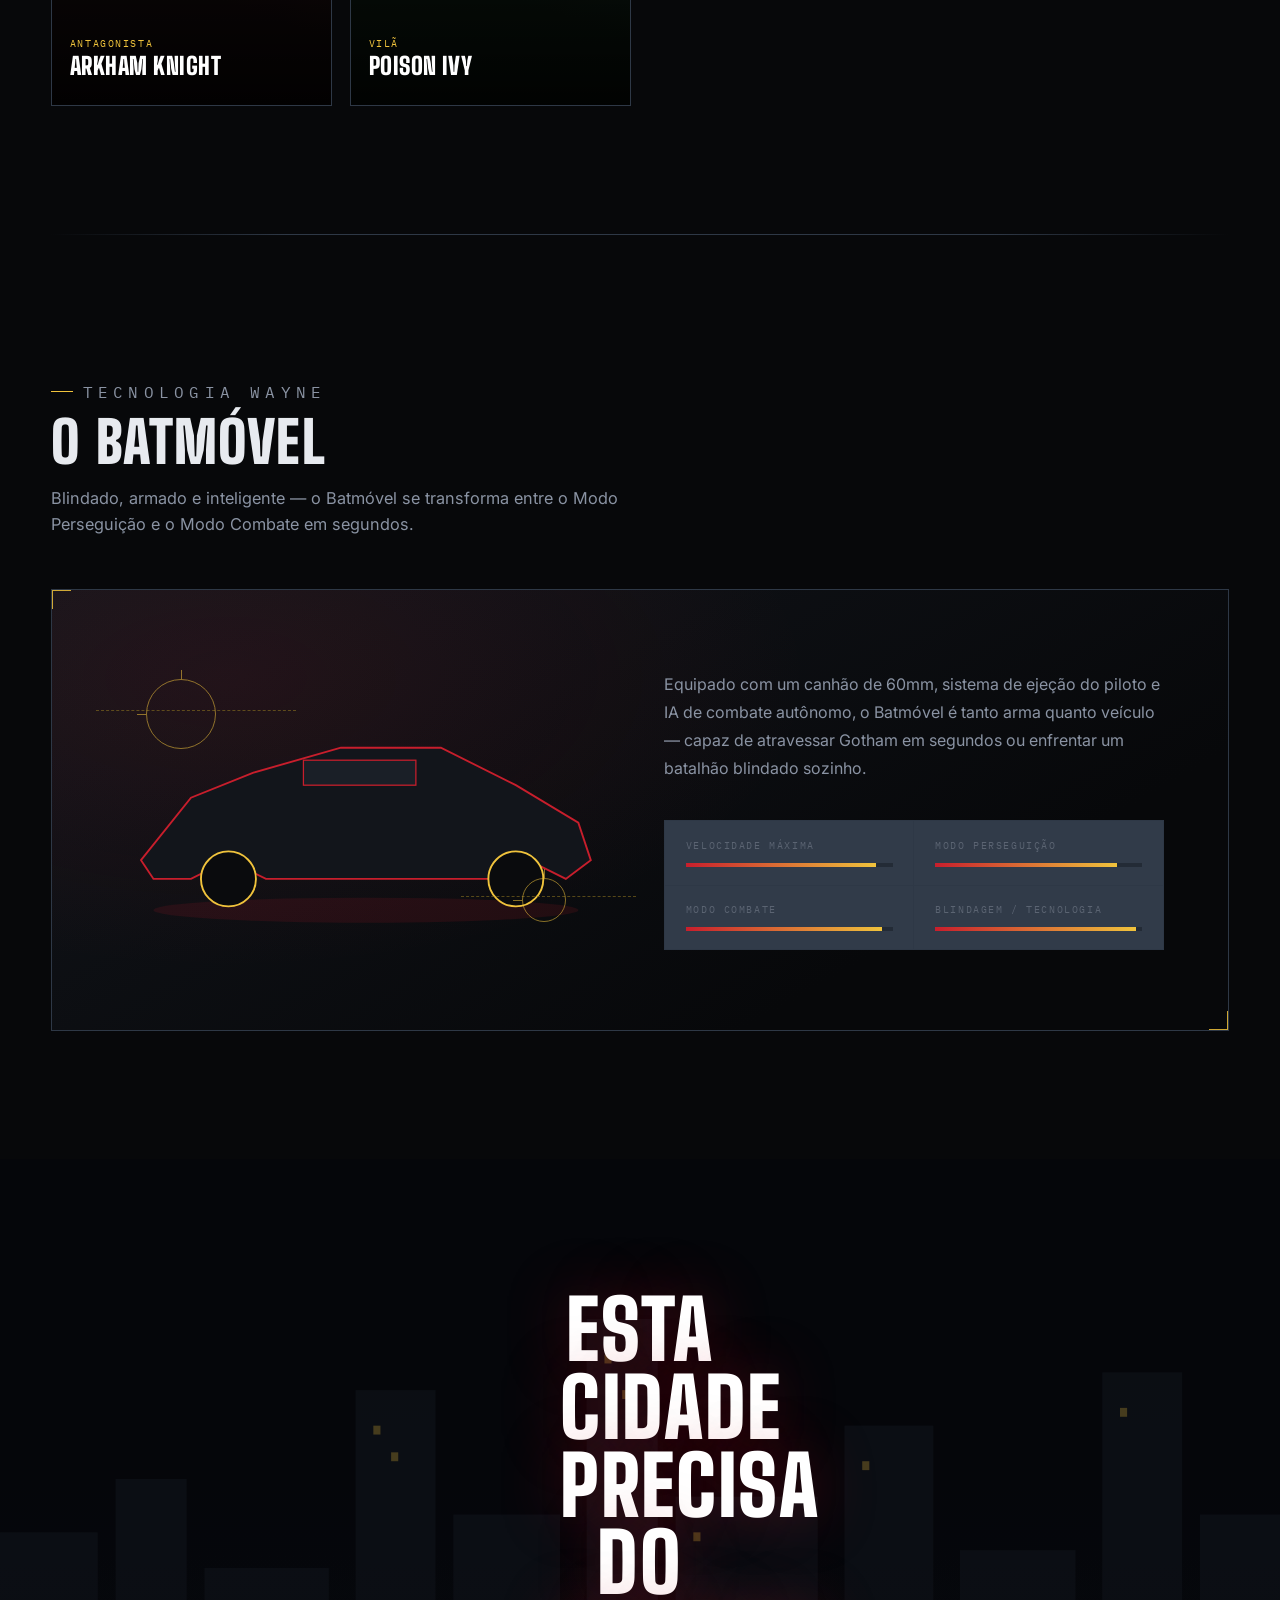
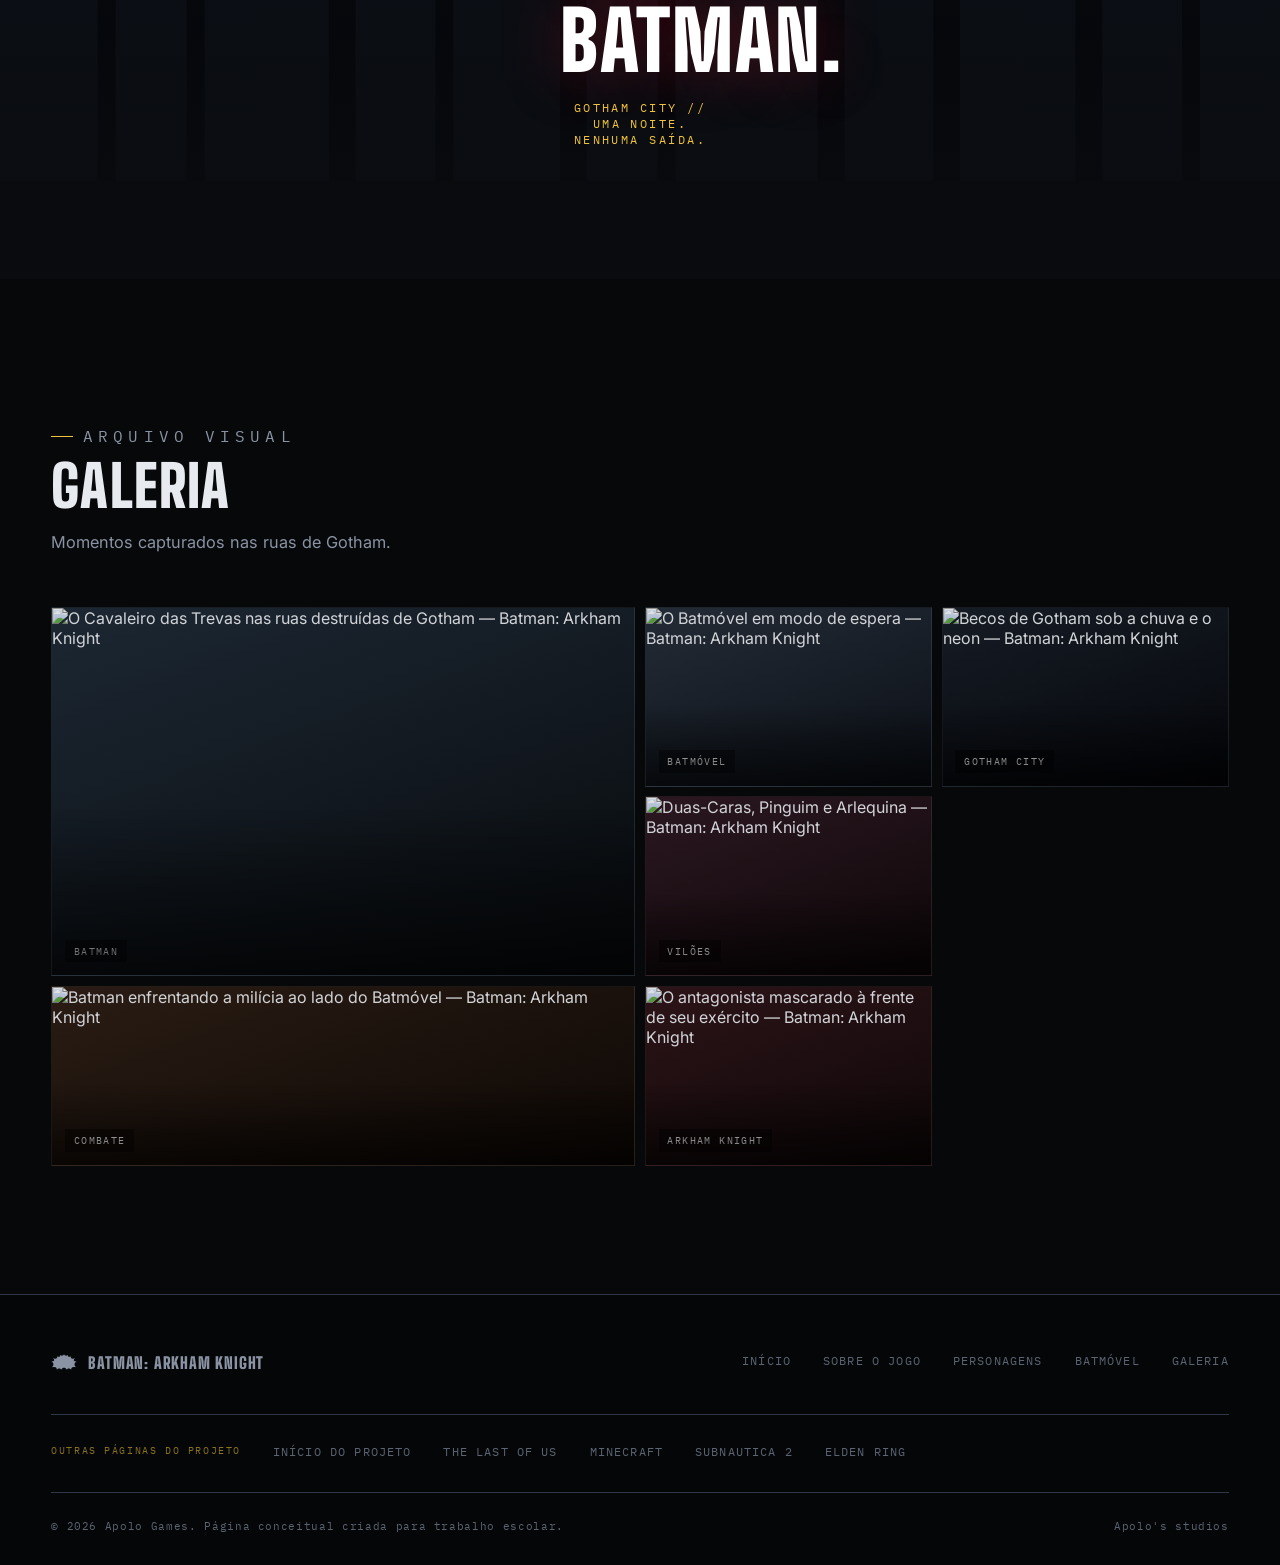
==== commit c79f3a08: "merge e hub das paginas" ====
--- a/apolo.html
+++ b/apolo.html
@@ -34,6 +34,8 @@
         <li><a href="#batmovel">Batmóvel</a></li>
         <li><a href="#galeria">Galeria</a></li>
       </ul>
+      <a href="index.html" class="nav-cta" title="Voltar para a página inicial do projeto">◂ Hub</a>
+
       <button class="burger" id="burger" aria-label="Abrir menu" aria-expanded="false">
         <span></span><span></span><span></span>
       </button>
@@ -46,6 +48,7 @@
     <a href="#personagens">Personagens</a>
     <a href="#batmovel">Batmóvel</a>
     <a href="#galeria">Galeria</a>
+    <a href="index.html" class="mobile-hub">◂ Voltar ao hub do projeto</a>
   </nav>
   <section class="hero" id="top">
     <img class="hero-bg"
@@ -321,6 +324,19 @@
           <li><a href="#galeria">Galeria</a></li>
         </ul>
       </div>
+
+      <!-- Navegação entre as páginas do projeto -->
+      <div class="foot-project">
+        <span class="foot-project-label">Outras páginas do projeto</span>
+        <ul class="foot-links">
+          <li><a href="index.html">Início do projeto</a></li>
+          <li><a href="laura.html">The Last of Us</a></li>
+          <li><a href="otavio.html">Minecraft</a></li>
+          <li><a href="davi.html">Subnautica 2</a></li>
+          <li><a href="pablo.html">Elden Ring</a></li>
+        </ul>
+      </div>
+
       <div class="foot-bottom">
         <span>© 2026 Apolo Games. Página conceitual criada para trabalho escolar.</span>
         <span>Apolo's studios</span>
--- a/apolo.css
+++ b/apolo.css
@@ -601,4 +601,22 @@
   filter:contrast(1.05) brightness(.92);
 }
 /* Com o pôster no lugar, o morcego vetorial vira só uma marca-d'água */
-.about-visual .bat-mark{opacity:.12;mix-blend-mode:overlay;}+.about-visual .bat-mark{opacity:.12;mix-blend-mode:overlay;}
+
+/* Volta ao hub dentro do menu mobile — o .nav-cta some abaixo de 980px */
+.mobile-hub{
+  color:var(--bat-yellow) !important;
+  border-top:1px solid var(--steel-line);
+  padding-top:1.1rem;margin-top:.4rem;
+}
+
+/* Navegação entre as páginas do projeto, no rodapé */
+.foot-project{
+  border-top:1px solid var(--steel-line);
+  padding-top:1.6rem;margin-bottom:2rem;
+  display:flex;flex-wrap:wrap;align-items:center;gap:1rem 2rem;
+}
+.foot-project-label{
+  font-family:var(--mono);font-size:.62rem;letter-spacing:.16em;
+  text-transform:uppercase;color:var(--bat-yellow-dim);
+}
